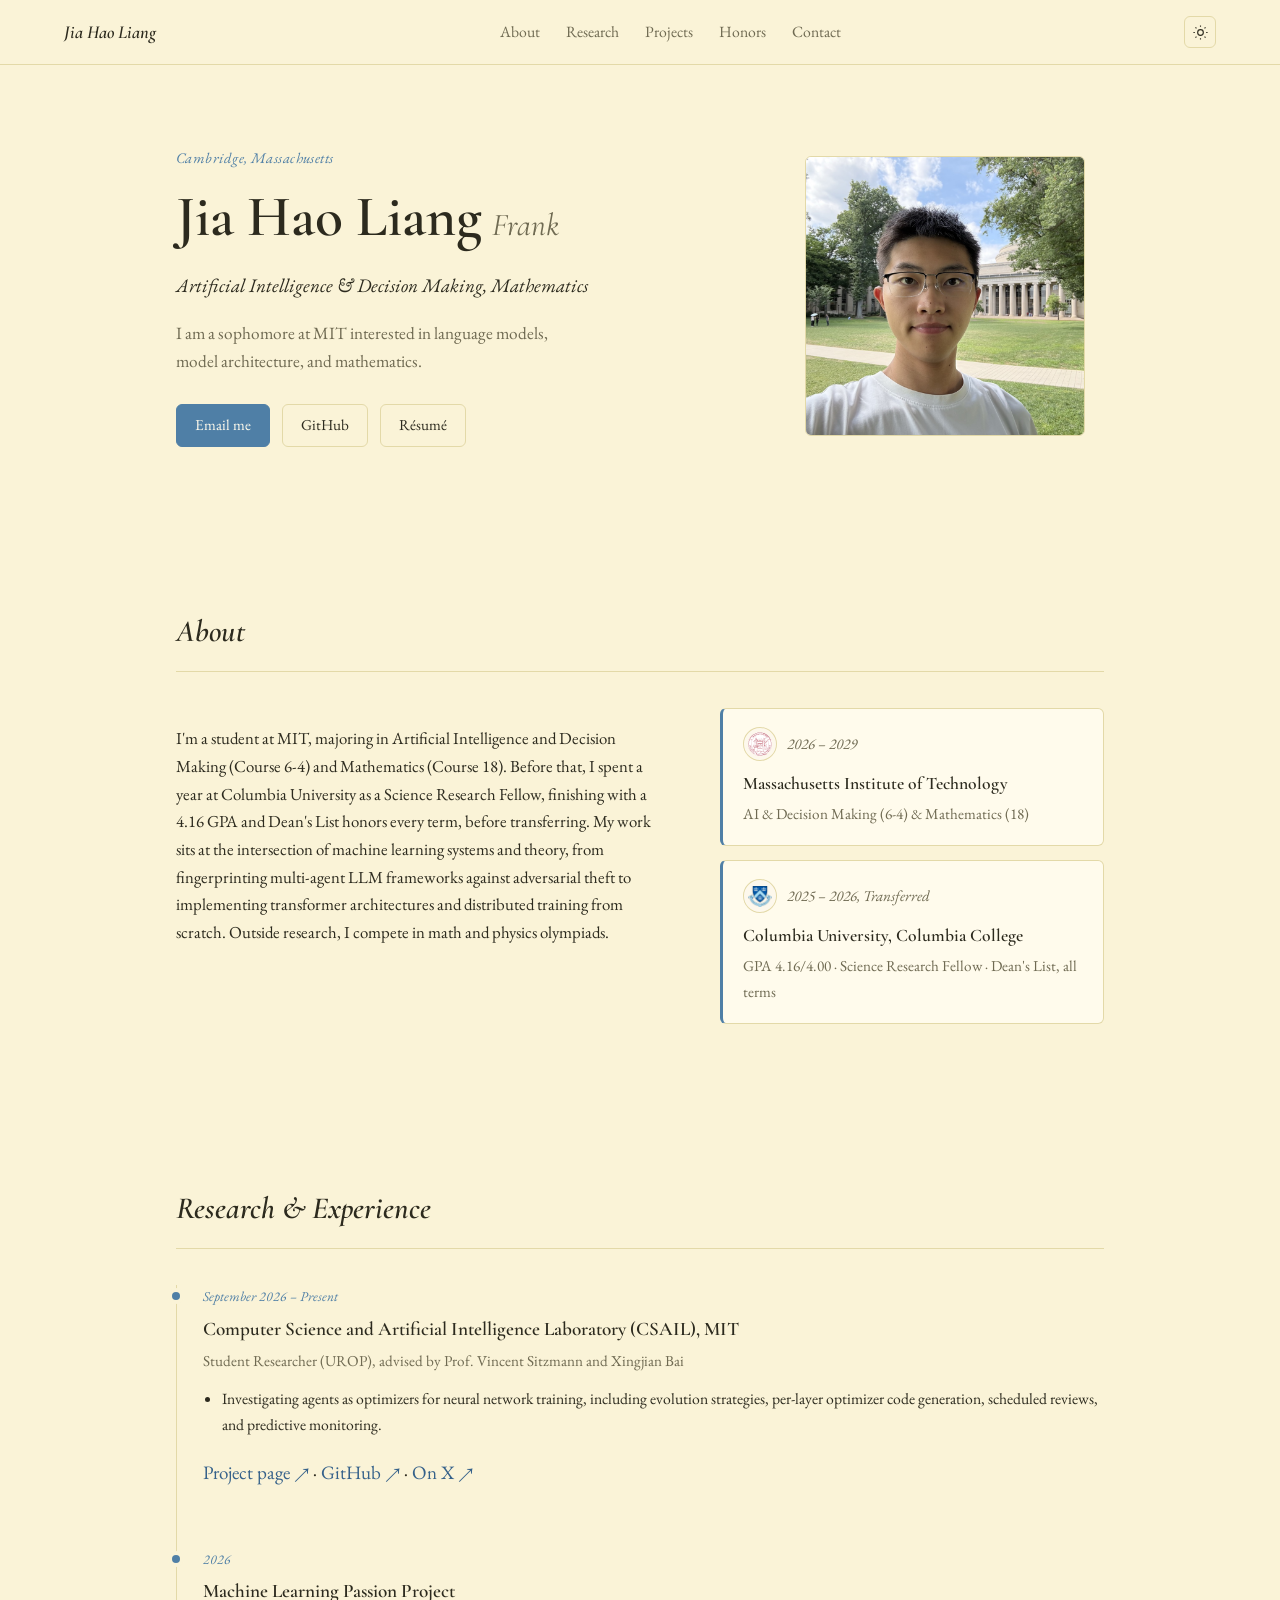
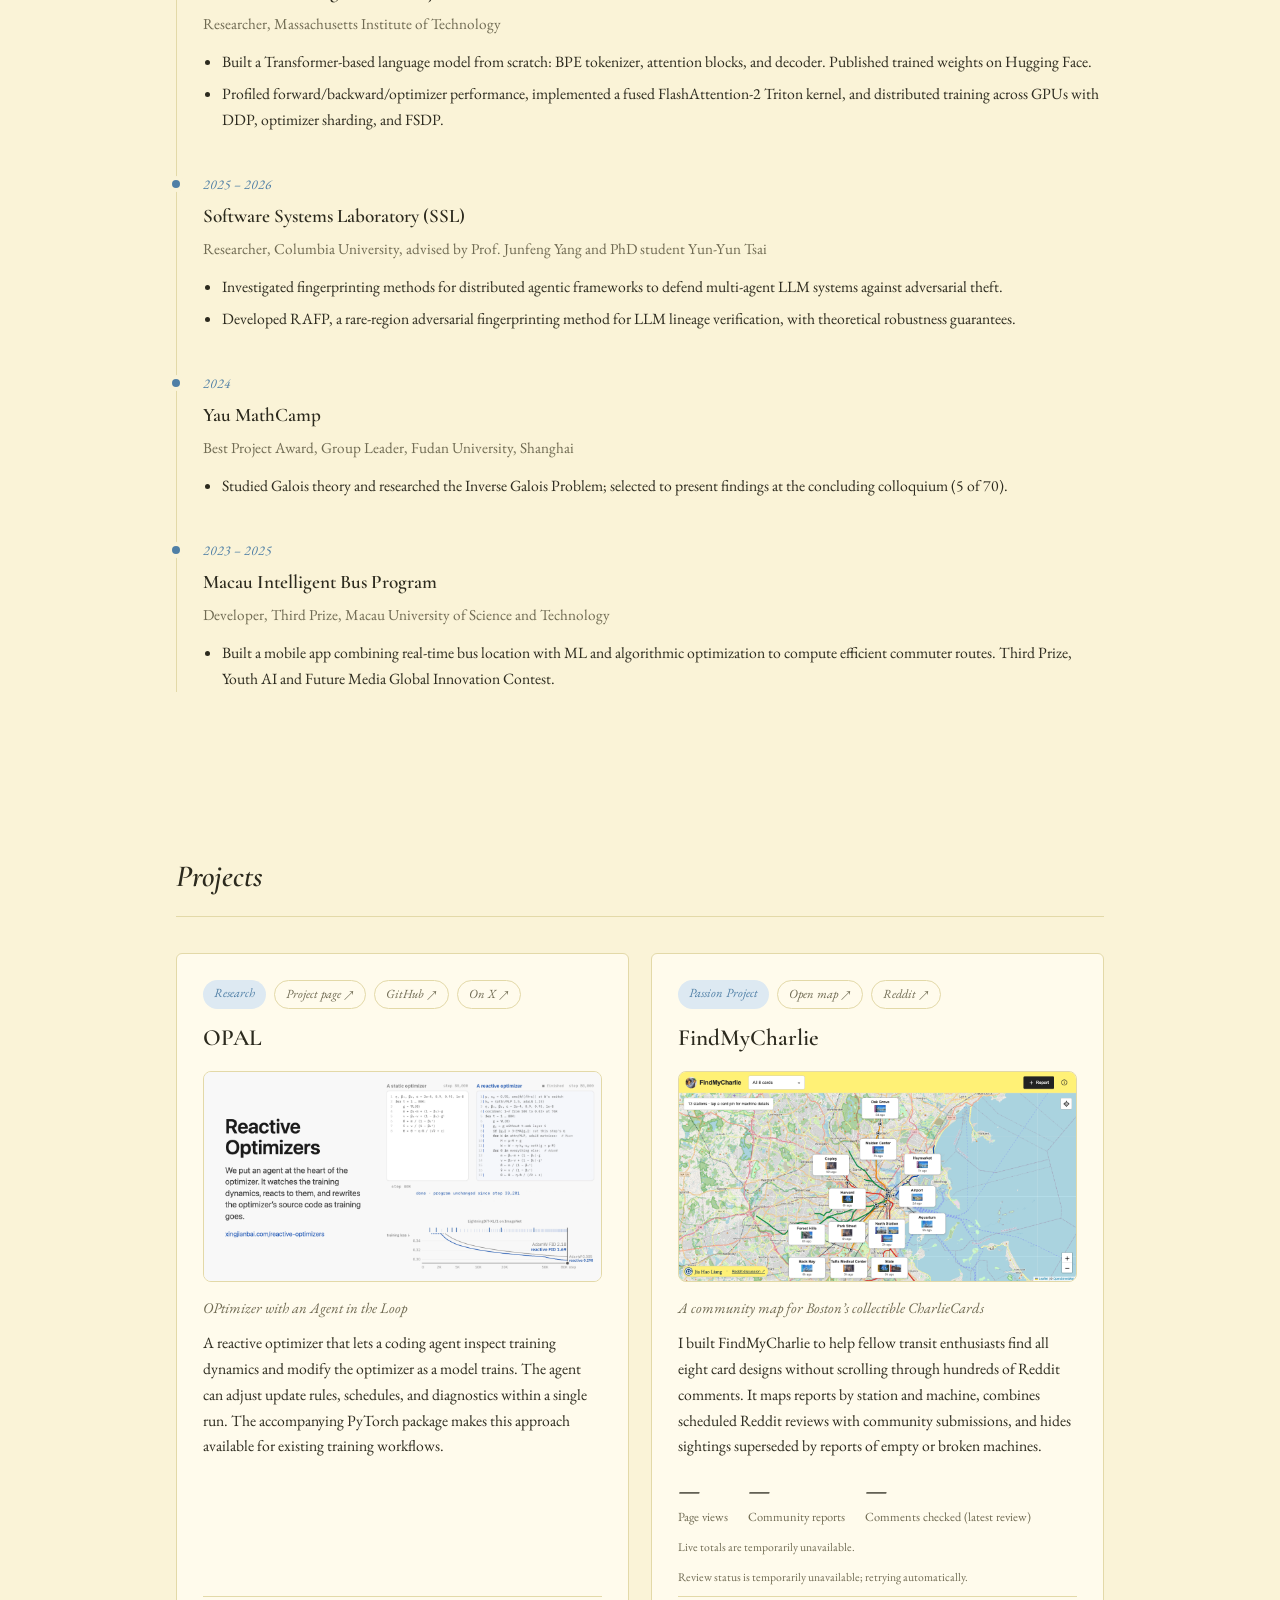
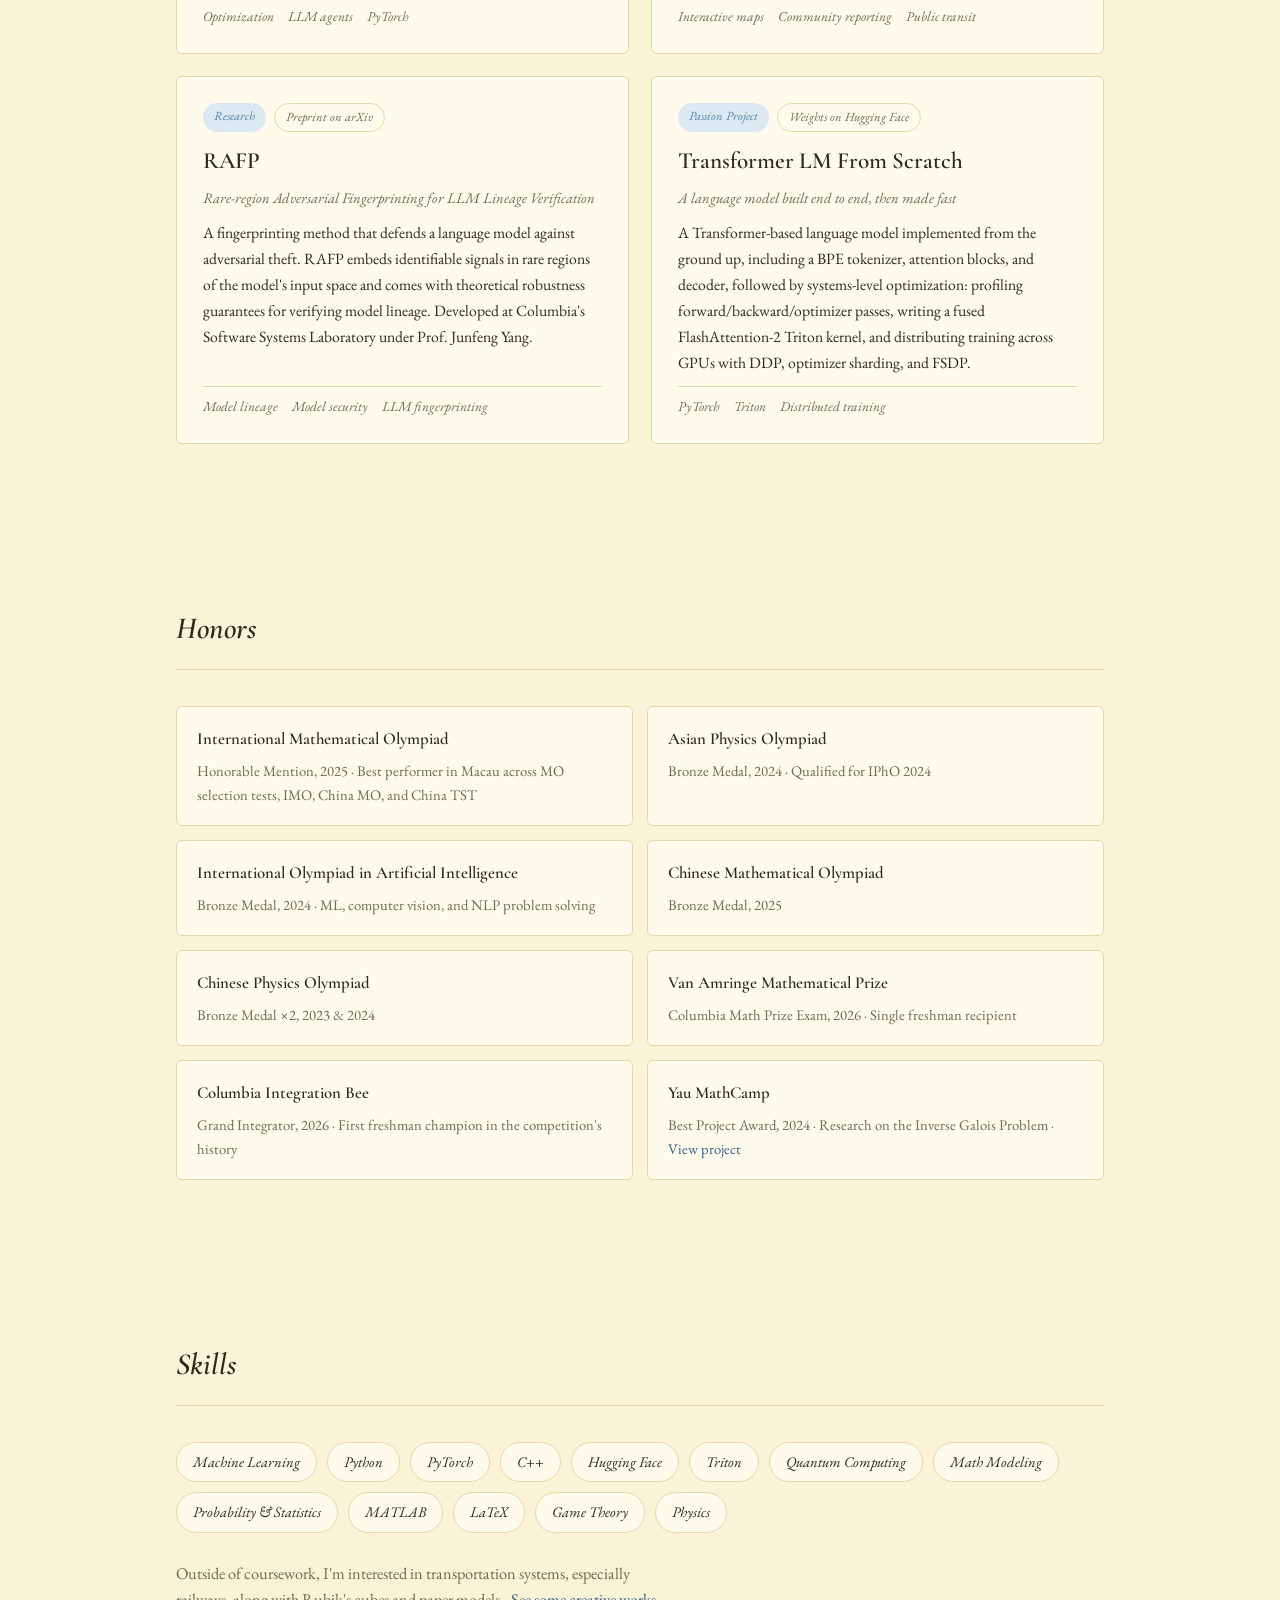
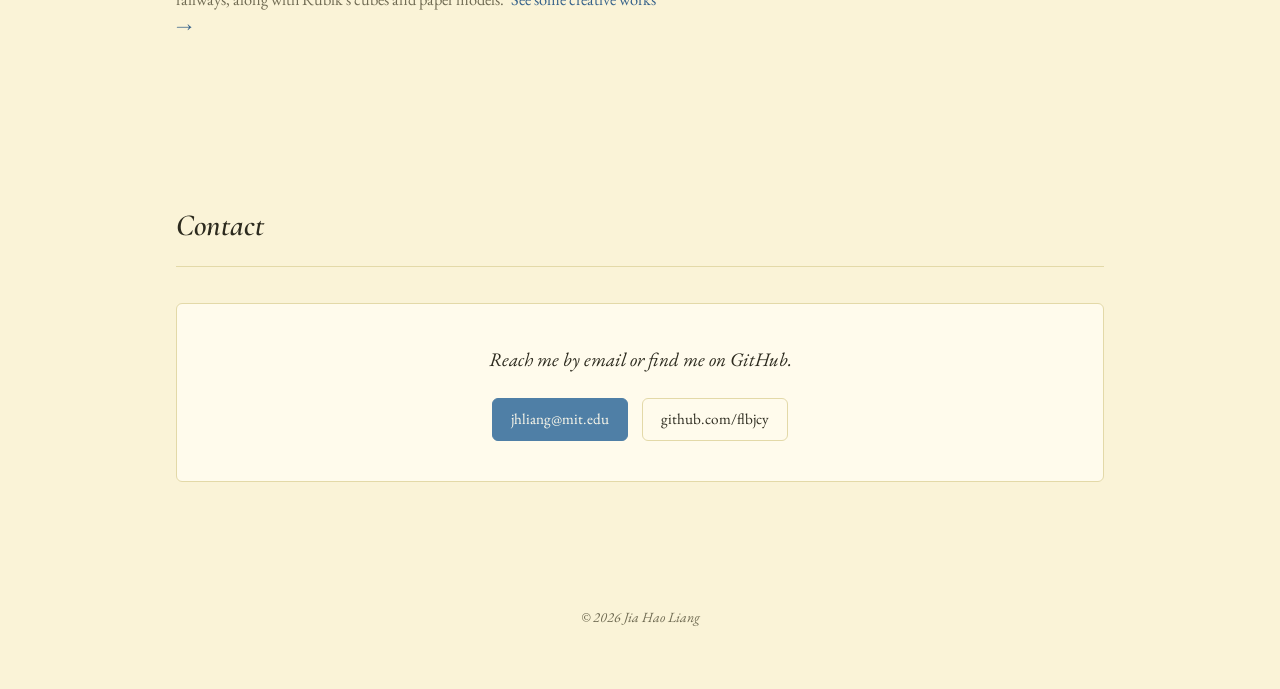
==== index.html @ 7c0e4027 "Link project review status to shared live feed" ====
<!DOCTYPE html>
<html lang="en">
<head>
<meta charset="UTF-8">
<meta name="viewport" content="width=device-width, initial-scale=1.0">
<title>Jia Hao Liang | AI &amp; Mathematics</title>
<meta name="description" content="Jia Hao Liang (Frank), MIT student interested in language models, model architecture, and mathematics.">
<link rel="icon" href="data:,">
<link rel="preconnect" href="https://fonts.googleapis.com">
<link rel="preconnect" href="https://fonts.gstatic.com" crossorigin>
<link href="https://fonts.googleapis.com/css2?family=Cormorant+Garamond:ital,wght@0,500;0,600;1,500&family=EB+Garamond:ital,wght@0,400;0,500;0,600;1,400&display=swap" rel="stylesheet">
<link rel="stylesheet" href="css/style.css?v=3">
</head>
<body>

<header class="nav" id="nav">
  <a href="#top" class="nav__brand">Jia Hao Liang</a>
  <nav class="nav__links">
    <a href="#about">About</a>
    <a href="#research">Research</a>
    <a href="#projects">Projects</a>
    <a href="#honors">Honors</a>
    <a href="#contact">Contact</a>
  </nav>
  <div class="nav__actions">
    <button class="theme-toggle" id="themeToggle" aria-label="Toggle color theme">
      <svg class="icon-sun" width="17" height="17" viewBox="0 0 24 24" fill="none" stroke="currentColor" stroke-width="1.6"><circle cx="12" cy="12" r="4"/><path d="M12 2v2M12 20v2M4.9 4.9l1.4 1.4M17.7 17.7l1.4 1.4M2 12h2M20 12h2M4.9 19.1l1.4-1.4M17.7 6.3l1.4-1.4"/></svg>
      <svg class="icon-moon" width="17" height="17" viewBox="0 0 24 24" fill="none" stroke="currentColor" stroke-width="1.6"><path d="M21 12.8A9 9 0 1 1 11.2 3a7 7 0 0 0 9.8 9.8z"/></svg>
    </button>
    <button class="nav__burger" id="burger" aria-label="Open menu"><span></span><span></span><span></span></button>
  </div>
</header>

<div class="mobile-menu" id="mobileMenu">
  <a href="#about">About</a>
  <a href="#research">Research</a>
  <a href="#projects">Projects</a>
  <a href="#honors">Honors</a>
  <a href="#contact">Contact</a>
</div>

<main id="top">

  <section class="hero">
    <div class="hero__text">
      <p class="eyebrow">Cambridge, Massachusetts</p>
      <h1>Jia&nbsp;Hao Liang<span class="hero__nick">Frank</span></h1>
      <p class="hero__role">Artificial Intelligence &amp; Decision&nbsp;Making, Mathematics</p>
      <p class="hero__lede">
        I am a sophomore at MIT interested in language models, model architecture,
        and mathematics.
      </p>
      <div class="hero__cta">
        <a class="btn btn--solid" href="mailto:jhliang@mit.edu">Email me</a>
        <a class="btn btn--ghost" href="https://github.com/flbjcy" target="_blank" rel="noopener">GitHub</a>
        <a class="btn btn--ghost" href="assets/files/Jia_Hao_Liang_Resume.pdf" target="_blank" rel="noopener">Résumé</a>
      </div>
    </div>
    <div class="hero__portrait">
      <div class="portrait-frame">
        <img src="assets/img/profile.jpg" alt="Portrait of Jia Hao Liang" style="object-position: 48% 38%;">
      </div>
    </div>
  </section>

  <section class="section" id="about">
    <h2 class="section__title">About</h2>
    <div class="about-grid">
      <p class="about-text">
        I'm a student at MIT, majoring in Artificial Intelligence and Decision Making
        (Course 6-4) and Mathematics (Course 18). Before that, I spent a year at
        Columbia University as a Science Research Fellow, finishing with a 4.16 GPA
        and Dean's List honors every term, before transferring. My work sits at the
        intersection of machine learning systems and theory, from fingerprinting
        multi-agent LLM frameworks against adversarial theft to implementing
        transformer architectures and distributed training from scratch. Outside
        research, I compete in math and physics olympiads.
      </p>
      <div class="edu-cards">
        <div class="edu-card">
          <div class="edu-card__top">
            <span class="edu-icon"><img src="assets/img/mit-seal.svg" alt="MIT seal"></span>
            <p class="edu-card__years">2026 – 2029</p>
          </div>
          <h3>Massachusetts Institute of Technology</h3>
          <p>AI &amp; Decision Making (6-4) &amp; Mathematics (18)</p>
        </div>
        <div class="edu-card">
          <div class="edu-card__top">
            <span class="edu-icon"><img src="assets/img/columbia-shield.png" alt="Columbia University coat of arms"></span>
            <p class="edu-card__years">2025 – 2026, Transferred</p>
          </div>
          <h3>Columbia University, Columbia College</h3>
          <p>GPA 4.16/4.00 · Science Research Fellow · Dean's List, all terms</p>
        </div>
      </div>
    </div>
  </section>

  <section class="section" id="research">
    <h2 class="section__title">Research &amp; Experience</h2>
    <div class="timeline">

      <div class="tl-item">
        <div class="tl-dot"></div>
        <div class="tl-content">
          <p class="tl-years">September 2026 – Present</p>
          <h3>Computer Science and Artificial Intelligence Laboratory (CSAIL), MIT</h3>
          <p class="tl-role">Student Researcher (UROP), advised by Prof. Vincent Sitzmann and Xingjian Bai</p>
          <ul>
            <li>Investigating agents as optimizers for neural network training, including evolution strategies, per-layer optimizer code generation, scheduled reviews, and predictive monitoring.</li>
          </ul>
          <p><a href="https://xingjianbai.com/reactive-optimizers/" target="_blank" rel="noopener">Project page ↗</a> · <a href="https://github.com/xingjian-bai/opal" target="_blank" rel="noopener">GitHub ↗</a> · <a href="https://x.com/i/trending/2112982610112926003" target="_blank" rel="noopener">On X ↗</a></p>
        </div>
      </div>


      <div class="tl-item">
        <div class="tl-dot"></div>
        <div class="tl-content">
          <p class="tl-years">2026</p>
          <h3>Machine Learning Passion Project</h3>
          <p class="tl-role">Researcher, Massachusetts Institute of Technology</p>
          <ul>
            <li>Built a Transformer-based language model from scratch: BPE tokenizer, attention blocks, and decoder. Published trained weights on Hugging Face.</li>
            <li>Profiled forward/backward/optimizer performance, implemented a fused FlashAttention-2 Triton kernel, and distributed training across GPUs with DDP, optimizer sharding, and FSDP.</li>
          </ul>
        </div>
      </div>

      <div class="tl-item">
        <div class="tl-dot"></div>
        <div class="tl-content">
          <p class="tl-years">2025 – 2026</p>
          <h3>Software Systems Laboratory (SSL)</h3>
          <p class="tl-role">Researcher, Columbia University, advised by Prof. Junfeng Yang and PhD student Yun-Yun Tsai</p>
          <ul>
            <li>Investigated fingerprinting methods for distributed agentic frameworks to defend multi-agent LLM systems against adversarial theft.</li>
            <li>Developed RAFP, a rare-region adversarial fingerprinting method for LLM lineage verification, with theoretical robustness guarantees.</li>
          </ul>
        </div>
      </div>

      <div class="tl-item">
        <div class="tl-dot"></div>
        <div class="tl-content">
          <p class="tl-years">2024</p>
          <h3>Yau MathCamp</h3>
          <p class="tl-role">Best Project Award, Group Leader, Fudan University, Shanghai</p>
          <ul>
            <li>Studied Galois theory and researched the Inverse Galois Problem; selected to present findings at the concluding colloquium (5 of 70).</li>
          </ul>
        </div>
      </div>

      <div class="tl-item">
        <div class="tl-dot"></div>
        <div class="tl-content">
          <p class="tl-years">2023 – 2025</p>
          <h3>Macau Intelligent Bus Program</h3>
          <p class="tl-role">Developer, Third Prize, Macau University of Science and Technology</p>
          <ul>
            <li>Built a mobile app combining real-time bus location with ML and algorithmic optimization to compute efficient commuter routes. Third Prize, Youth AI and Future Media Global Innovation Contest.</li>
          </ul>
        </div>
      </div>

    </div>
  </section>

  <section class="section" id="projects">
    <h2 class="section__title">Projects</h2>
    <div class="projects-grid">

      <article class="project-card">
        <div class="project-card__head">
          <span class="tag">Research</span>
          <a class="tag tag--muted" href="https://xingjianbai.com/reactive-optimizers/" target="_blank" rel="noopener">Project page ↗</a>
          <a class="tag tag--muted" href="https://github.com/xingjian-bai/opal" target="_blank" rel="noopener">GitHub ↗</a>
          <a class="tag tag--muted" href="https://x.com/i/trending/2112982610112926003" target="_blank" rel="noopener">On X ↗</a>
        </div>
        <h3>OPAL</h3>
        <a href="https://xingjianbai.com/reactive-optimizers/" target="_blank" rel="noopener" class="project-image-link"><img class="project-image" src="assets/img/opal-preview.png" alt="Reactive Optimizers — OPAL project preview" loading="lazy"></a>
        <p class="project-card__sub">OPtimizer with an Agent in the Loop</p>
        <p>A reactive optimizer that lets a coding agent inspect training dynamics and modify the optimizer as a model trains. The agent can adjust update rules, schedules, and diagnostics within a single run. The accompanying PyTorch package makes this approach available for existing training workflows.</p>
        <div class="project-card__meta"><span>Optimization</span><span>LLM agents</span><span>PyTorch</span></div>
      </article>

      <article class="project-card">
        <div class="project-card__head">
          <span class="tag">Passion Project</span>
          <a class="tag tag--muted" href="https://flbjcy.github.io/find-my-charlie/" target="_blank" rel="noopener">Open map ↗</a>
          <a class="tag tag--muted" href="https://www.reddit.com/r/mbta/comments/1xhdiol/findmycharlie_an_interactive_map_to_find/" target="_blank" rel="noopener noreferrer">Reddit ↗</a>
        </div>
        <h3>FindMyCharlie</h3>
        <a href="https://flbjcy.github.io/find-my-charlie/" target="_blank" rel="noopener" class="project-image-link"><img class="project-image" src="assets/img/find-my-charlie-map.png" alt="FindMyCharlie map showing CharlieCard reports across Boston subway stations" loading="lazy" width="1200" height="630"></a>
        <p class="project-card__sub">A community map for Boston’s collectible CharlieCards</p>
        <p>I built FindMyCharlie to help fellow transit enthusiasts find all eight card designs without scrolling through hundreds of Reddit comments. It maps reports by station and machine, combines scheduled Reddit reviews with community submissions, and hides sightings superseded by reports of empty or broken machines.</p>
        <dl class="charlie-project__stats">
          <div><dt>Page views</dt><dd id="charlie-views">—</dd></div>
          <div><dt>Community reports</dt><dd id="charlie-reports">—</dd></div>
          <div><dt>Comments checked (latest review)</dt><dd id="charlie-reviewed">—</dd></div>
        </dl>
        <p class="charlie-project__date" id="charlie-stats-status" aria-live="polite">Loading live totals…</p>
        <p class="charlie-project__date" id="charlie-review-date">Loading latest Reddit review status…</p>
        <div class="project-card__meta"><span>Interactive maps</span><span>Community reporting</span><span>Public transit</span></div>
      </article>

      <article class="project-card">
        <div class="project-card__head">
          <span class="tag">Research</span>
          <a class="tag tag--muted" href="https://arxiv.org/abs/2505.12682" target="_blank" rel="noopener">Preprint on arXiv</a>
        </div>
        <h3>RAFP</h3>
        <p class="project-card__sub">Rare-region Adversarial Fingerprinting for LLM Lineage Verification</p>
        <p>
          A fingerprinting method that defends a language model against adversarial
          theft. RAFP embeds identifiable signals in rare regions of the model's input
          space and comes with theoretical robustness guarantees for verifying model
          lineage. Developed at Columbia's Software Systems Laboratory under
          Prof. Junfeng Yang.
        </p>
        <div class="project-card__meta">
          <span>Model lineage</span>
          <span>Model security</span>
          <span>LLM fingerprinting</span>
        </div>
      </article>

      <article class="project-card">
        <div class="project-card__head">
          <span class="tag">Passion Project</span>
          <a class="tag tag--muted" href="https://huggingface.co/flbjcy/LM-from-scratch" target="_blank" rel="noopener">Weights on Hugging Face</a>
        </div>
        <h3>Transformer LM From Scratch</h3>
        <p class="project-card__sub">A language model built end to end, then made fast</p>
        <p>
          A Transformer-based language model implemented from the ground up,
          including a BPE tokenizer, attention blocks, and decoder, followed by
          systems-level optimization: profiling forward/backward/optimizer passes,
          writing a fused FlashAttention-2 Triton kernel, and distributing training
          across GPUs with DDP, optimizer sharding, and FSDP.
        </p>
        <div class="project-card__meta">
          <span>PyTorch</span>
          <span>Triton</span>
          <span>Distributed training</span>
        </div>
      </article>
    </div>
  </section>

  <section class="section" id="honors">
    <h2 class="section__title">Honors</h2>
    <div class="honors-grid">
      <div class="honor-card">
        <h3>International Mathematical Olympiad</h3>
        <p>Honorable Mention, 2025 · Best performer in Macau across MO selection tests, IMO, China MO, and China TST</p>
      </div>
      <div class="honor-card">
        <h3>Asian Physics Olympiad</h3>
        <p>Bronze Medal, 2024 · Qualified for IPhO 2024</p>
      </div>
      <div class="honor-card">
        <h3>International Olympiad in Artificial Intelligence</h3>
        <p>Bronze Medal, 2024 · ML, computer vision, and NLP problem solving</p>
      </div>
      <div class="honor-card">
        <h3>Chinese Mathematical Olympiad</h3>
        <p>Bronze Medal, 2025</p>
      </div>
      <div class="honor-card">
        <h3>Chinese Physics Olympiad</h3>
        <p>Bronze Medal ×2, 2023 &amp; 2024</p>
      </div>
      <div class="honor-card">
        <h3>Van Amringe Mathematical Prize</h3>
        <p>Columbia Math Prize Exam, 2026 · Single freshman recipient</p>
      </div>
      <div class="honor-card">
        <h3>Columbia Integration Bee</h3>
        <p>Grand Integrator, 2026 · First freshman champion in the competition's history</p>
      </div>
      <div class="honor-card">
        <h3>Yau MathCamp</h3>
        <p>Best Project Award, 2024 · Research on the Inverse Galois Problem · <a href="https://github.com/flbjcy/Yau-Mathcamp-Project" target="_blank" rel="noopener">View project</a></p>
      </div>
    </div>
  </section>

  <section class="section" id="skills">
    <h2 class="section__title">Skills</h2>
    <div class="skills-cloud">
      <span>Machine Learning</span><span>Python</span><span>PyTorch</span><span>C++</span>
      <span>Hugging Face</span><span>Triton</span><span>Quantum Computing</span>
      <span>Math Modeling</span><span>Probability &amp; Statistics</span><span>MATLAB</span>
      <span>LaTeX</span><span>Game Theory</span><span>Physics</span>
    </div>
    <p class="hobbies">
      Outside of coursework, I'm interested in transportation systems, especially
      railways, along with Rubik's cubes and paper models.
      <a href="creative-works.html">See some creative works &rarr;</a>
    </p>
  </section>

  <section class="section section--contact" id="contact">
    <h2 class="section__title">Contact</h2>
    <div class="contact-box">
      <p>Reach me by email or find me on GitHub.</p>
      <div class="contact-links">
        <a class="btn btn--solid" href="mailto:jhliang@mit.edu">jhliang@mit.edu</a>
        <a class="btn btn--ghost" href="https://github.com/flbjcy" target="_blank" rel="noopener">github.com/flbjcy</a>
      </div>
    </div>
  </section>

</main>

<footer class="footer">
  <p>&copy; <span id="year"></span> Jia Hao Liang</p>
</footer>

<script src="js/main.js?v=20261106-review-link"></script>
</body>
</html>
---- css/style.css ----
/* ---------- Tokens ---------- */
:root{
  --bg: #faf3d7;
  --bg-elevated: #fffbec;
  --text: #2c2a1e;
  --text-muted: #6f6a52;
  --border: #e3d9a8;
  --accent: #4f7fa6;
  --accent-soft: #dde9f2;
  --link: #35618a;

  --font-display: "Cormorant Garamond", "EB Garamond", Garamond, "Times New Roman", serif;
  --font-body: "EB Garamond", Garamond, "Times New Roman", serif;

  --maxw: 1040px;
  --radius: 6px;
}

:root[data-theme="dark"]{
  --bg: #1b2431;
  --bg-elevated: #232f3f;
  --text: #f2e9c9;
  --text-muted: #aab2c0;
  --border: #334155;
  --accent: #8fb8dd;
  --accent-soft: #28374a;
  --link: #a8cdec;
}

@media (prefers-color-scheme: dark){
  :root:not([data-theme="light"]){
    --bg: #1b2431;
    --bg-elevated: #232f3f;
    --text: #f2e9c9;
    --text-muted: #aab2c0;
    --border: #334155;
    --accent: #8fb8dd;
    --accent-soft: #28374a;
    --link: #a8cdec;
  }
}

*{ box-sizing: border-box; }
html{ scroll-behavior: smooth; }

body{
  margin: 0;
  background: var(--bg);
  color: var(--text);
  font-family: var(--font-body);
  font-size: 19px;
  line-height: 1.65;
  transition: background .2s ease, color .2s ease;
}

a{ color: var(--link); text-decoration: none; }
a:hover{ text-decoration: underline; }

h1, h2, h3{
  font-family: var(--font-display);
  font-weight: 600;
  margin: 0;
}

ul{ margin: 0; padding-left: 1.2em; }
li{ margin-bottom: .4em; }
li:last-child{ margin-bottom: 0; }

/* ---------- Nav ---------- */
.nav{
  position: sticky; top: 0; z-index: 50;
  display: flex; align-items: center; justify-content: space-between;
  padding: 16px clamp(20px, 5vw, 64px);
  background: var(--bg);
  border-bottom: 1px solid var(--border);
}
.nav__brand{
  font-family: var(--font-display);
  font-weight: 600;
  font-size: 1.15rem;
  font-style: italic;
  color: var(--text);
}
.nav__brand:hover{ text-decoration: none; color: var(--accent); }
.nav__links{ display: flex; gap: 26px; }
.nav__links a{
  color: var(--text-muted);
  font-size: .98rem;
}
.nav__links a:hover{ color: var(--text); text-decoration: none; }
.nav__actions{ display: flex; align-items: center; gap: 10px; }

.nav__burger{
  display: none;
  flex-direction: column; justify-content: center; gap: 4px;
  width: 32px; height: 32px;
  background: none; border: 1px solid var(--border); border-radius: 4px;
  cursor: pointer;
}
.nav__burger span{ display: block; width: 15px; height: 1px; margin: 0 auto; background: var(--text); }

.mobile-menu{
  display: none;
  flex-direction: column;
  position: sticky; top: 57px; z-index: 49;
  background: var(--bg-elevated);
  border-bottom: 1px solid var(--border);
}
.mobile-menu.open{ display: flex; }
.mobile-menu a{
  padding: 13px 24px;
  border-bottom: 1px solid var(--border);
  color: var(--text);
}
.mobile-menu a:last-child{ border-bottom: none; }

/* ---------- Buttons ---------- */
.btn{
  display: inline-flex; align-items: center; gap: 6px;
  padding: 8px 18px;
  border-radius: var(--radius);
  font-family: var(--font-body);
  font-size: .95rem;
  white-space: nowrap;
  border: 1px solid var(--accent);
  transition: background .15s ease, color .15s ease;
}
.btn:hover{ text-decoration: none; }
.btn--solid{
  background: var(--accent);
  color: var(--bg-elevated);
}
.btn--solid:hover{ background: var(--link); border-color: var(--link); }
.btn--ghost{
  background: transparent;
  border-color: var(--border);
  color: var(--text);
}
.btn--ghost:hover{ border-color: var(--accent); color: var(--accent); }

.theme-toggle{
  display: flex; align-items: center; justify-content: center;
  width: 32px; height: 32px;
  border-radius: var(--radius);
  border: 1px solid var(--border);
  background: transparent;
  color: var(--text);
  cursor: pointer;
}
.theme-toggle:hover{ border-color: var(--accent); color: var(--accent); }
.icon-moon{ display: none; }
:root[data-theme="dark"] .icon-sun{ display: none; }
:root[data-theme="dark"] .icon-moon{ display: block; }

/* ---------- Layout helpers ---------- */
.section{
  max-width: var(--maxw);
  margin: 0 auto;
  padding: 80px clamp(20px, 5vw, 56px);
}
.section__title{
  font-size: clamp(1.6rem, 2.4vw, 2.1rem);
  font-style: italic;
  margin-bottom: 36px;
  padding-bottom: 14px;
  border-bottom: 1px solid var(--border);
}

/* ---------- Hero ---------- */
.hero{
  max-width: var(--maxw);
  margin: 0 auto;
  padding: clamp(44px, 9vh, 100px) clamp(20px, 5vw, 56px) 80px;
  display: grid;
  grid-template-columns: 1.4fr .8fr;
  gap: 52px;
  align-items: center;
}
.eyebrow{
  font-size: .92rem;
  font-style: italic;
  color: var(--accent);
  letter-spacing: .03em;
  margin: 0 0 16px;
}
.hero h1{
  font-size: clamp(2.4rem, 5.2vw, 3.6rem);
  line-height: 1.1;
}
.hero__nick{
  display: inline-block;
  font-size: .55em;
  color: var(--text-muted);
  font-style: italic;
  font-weight: 400;
  margin-left: 10px;
}
.hero__role{
  font-size: clamp(1.05rem, 1.6vw, 1.2rem);
  color: var(--text);
  margin: 20px 0 14px;
  font-style: italic;
}
.hero__lede{
  color: var(--text-muted);
  max-width: 52ch;
  font-size: 1.08rem;
}
.hero__cta{
  display: flex; flex-wrap: wrap; gap: 12px;
  margin-top: 28px;
}

.hero__portrait{ display: flex; justify-content: center; }
.portrait-frame{
  width: min(280px, 70vw);
  aspect-ratio: 1 / 1;
  border-radius: var(--radius);
  overflow: hidden;
  border: 1px solid var(--border);
  background: var(--bg-elevated);
}
.portrait-frame img{
  width: 100%; height: 100%;
  object-fit: cover;
  display: block;
}

/* ---------- About ---------- */
.about-grid{
  display: grid;
  grid-template-columns: 1.3fr 1fr;
  gap: 44px;
  align-items: start;
}
.about-text{ font-size: 1.05rem; color: var(--text); max-width: 60ch; }
.edu-cards{ display: flex; flex-direction: column; gap: 14px; }
.edu-card{
  background: var(--bg-elevated);
  border: 1px solid var(--border);
  border-left: 3px solid var(--accent);
  border-radius: var(--radius);
  padding: 18px 20px;
}
.edu-card__top{
  display: flex;
  align-items: center;
  gap: 10px;
  margin-bottom: 8px;
}
.edu-icon{
  display: inline-flex;
  align-items: center;
  justify-content: center;
  flex-shrink: 0;
  width: 34px;
  height: 34px;
  border-radius: 50%;
  background: #fdf8ec;
  box-shadow: inset 0 0 0 1px var(--border);
  padding: 5px;
}
.edu-icon img{
  width: 100%;
  height: 100%;
  object-fit: contain;
  display: block;
}
.edu-card__years{
  font-size: .85rem;
  font-style: italic;
  color: var(--accent);
  margin: 0;
}
.edu-card h3{ font-size: 1.1rem; margin-bottom: 4px; }
.edu-card p{ margin: 0; color: var(--text-muted); font-size: .95rem; }

/* ---------- Timeline ---------- */
.timeline{
  position: relative;
  padding-left: 26px;
  border-left: 1px solid var(--border);
  display: flex; flex-direction: column; gap: 40px;
}
.tl-item{ position: relative; }
.tl-dot{
  position: absolute; left: -31px; top: 7px;
  width: 8px; height: 8px; border-radius: 50%;
  background: var(--accent);
  box-shadow: 0 0 0 4px var(--bg);
}
.tl-years{
  font-size: .85rem;
  font-style: italic;
  color: var(--accent);
  margin: 0 0 6px;
}
.tl-content h3{ font-size: 1.2rem; margin-bottom: 4px; }
.tl-role{ color: var(--text-muted); font-size: .95rem; margin: 0 0 12px; }
.tl-content ul{ color: var(--text); font-size: .98rem; }

/* ---------- Projects ---------- */
.projects-grid{
  display: grid;
  grid-template-columns: repeat(2, 1fr);
  gap: 22px;
}
.project-card{
  background: var(--bg-elevated);
  border: 1px solid var(--border);
  border-radius: var(--radius);
  padding: 26px;
  display: flex; flex-direction: column; gap: 10px;
}
.project-card__head{ display: flex; gap: 8px; flex-wrap: wrap; }
.tag{
  font-size: .78rem;
  font-style: italic;
  padding: 3px 11px;
  border-radius: 999px;
  background: var(--accent-soft);
  color: var(--accent);
}
.tag--muted{ background: transparent; border: 1px solid var(--border); color: var(--text-muted); }
a.tag--muted:hover{ border-color: var(--accent); color: var(--accent); text-decoration: none; }
.project-card h3{ font-size: 1.45rem; }
.project-card__sub{ color: var(--text-muted); font-size: .92rem; margin: -4px 0 0; font-style: italic; }
.project-card p:not(.project-card__sub){ color: var(--text); font-size: .98rem; margin: 0; }
.project-card__meta{ display: flex; flex-wrap: wrap; gap: 6px 14px; margin-top: auto; padding-top: 8px; border-top: 1px solid var(--border); }
.project-card__meta span{
  font-size: .85rem;
  font-style: italic;
  color: var(--text-muted);
}

/* ---------- Honors ---------- */
.honors-grid{
  display: grid;
  grid-template-columns: repeat(2, 1fr);
  gap: 14px;
}
.honor-card{
  padding: 18px 20px;
  border: 1px solid var(--border);
  border-radius: var(--radius);
  background: var(--bg-elevated);
}
.honor-card h3{ font-size: 1.05rem; margin-bottom: 6px; }
.honor-card p{ margin: 0; color: var(--text-muted); font-size: .92rem; }

/* ---------- Skills ---------- */
.skills-cloud{ display: flex; flex-wrap: wrap; gap: 10px; }
.skills-cloud span{
  font-size: .92rem;
  font-style: italic;
  padding: 7px 16px;
  border-radius: 999px;
  border: 1px solid var(--border);
  background: var(--bg-elevated);
  color: var(--text);
}

.hobbies{
  margin: 28px 0 0;
  color: var(--text-muted);
  font-size: 1.02rem;
  max-width: 62ch;
}
.hobbies a{ margin-left: 4px; }

/* ---------- Gallery (Creative Works page) ---------- */
.page-intro{
  color: var(--text-muted);
  font-size: 1.05rem;
  max-width: 62ch;
  margin: 0 0 40px;
}
.gallery{
  display: grid;
  grid-template-columns: repeat(2, 1fr);
  gap: 30px;
}
.gallery__item{
  margin: 0;
  background: var(--bg-elevated);
  border: 1px solid var(--border);
  border-radius: var(--radius);
  overflow: hidden;
}
.gallery__item img{
  display: block;
  width: 100%;
  height: 320px;
  object-fit: cover;
}
.gallery__item figcaption{
  padding: 16px 20px;
  font-size: .95rem;
  font-style: italic;
  color: var(--text-muted);
  border-top: 1px solid var(--border);
}
.back-link{ display: inline-block; margin-bottom: 30px; font-style: italic; }

@media (max-width: 760px){
  .gallery{ grid-template-columns: 1fr; }
}

/* ---------- Contact ---------- */
.contact-box{
  border: 1px solid var(--border);
  border-radius: var(--radius);
  background: var(--bg-elevated);
  padding: 40px clamp(24px, 5vw, 52px);
  text-align: center;
}
.contact-box p{ font-size: 1.2rem; font-style: italic; margin: 0 0 22px; }
.contact-links{ display: flex; justify-content: center; flex-wrap: wrap; gap: 14px; }

/* ---------- Footer ---------- */
.footer{
  text-align: center;
  padding: 30px 20px 46px;
  color: var(--text-muted);
  font-size: .88rem;
  font-style: italic;
}

/* ---------- Responsive ---------- */
@media (max-width: 900px){
  .hero{ grid-template-columns: 1fr; text-align: center; }
  .hero__lede{ margin-left: auto; margin-right: auto; }
  .hero__cta{ justify-content: center; }
  .hero__portrait{ order: -1; }
  .about-grid{ grid-template-columns: 1fr; }
  .projects-grid{ grid-template-columns: 1fr; }
  .honors-grid{ grid-template-columns: 1fr; }
}

@media (max-width: 760px){
  .nav__links{ display: none; }
  .nav__burger{ display: flex; }
}

/* FindMyCharlie project */
.charlie-project__stats{display:flex;flex-wrap:wrap;gap:18px 28px;margin:8px 0 0}
.charlie-project__stats div{display:flex;flex-direction:column-reverse;gap:3px}
.charlie-project__stats dt{font-size:.78rem;color:var(--text-muted)}
.charlie-project__stats dd{margin:0;font-size:1.8rem;line-height:1.1;font-variant-numeric:tabular-nums}
.project-card .charlie-project__date{font-size:.73rem!important;color:var(--text-muted)!important}
.charlie-project__stats{gap:12px 20px}
.charlie-project__stats dd{font-size:1.5rem}
.project-image-link{display:block;margin:4px 0 8px}
.project-image{display:block;width:100%;height:auto;border-radius:8px;border:1px solid var(--border)}
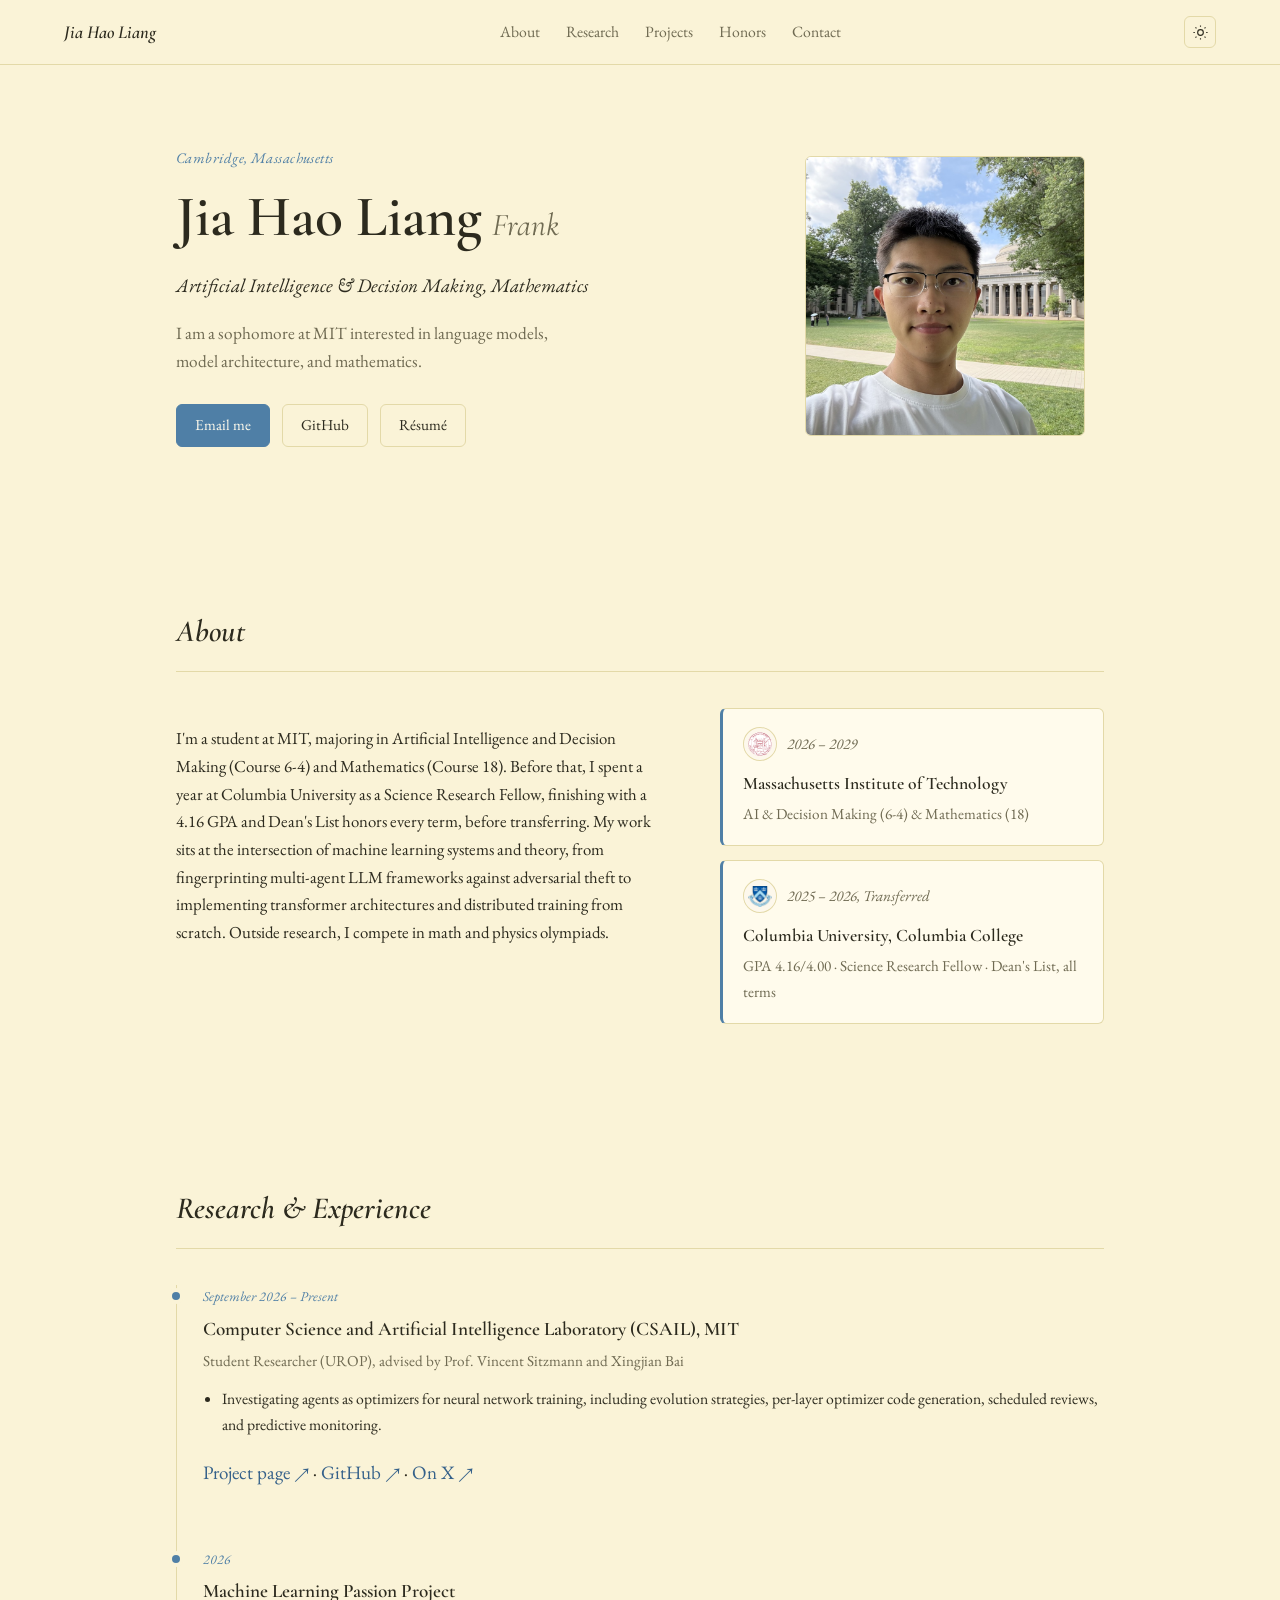
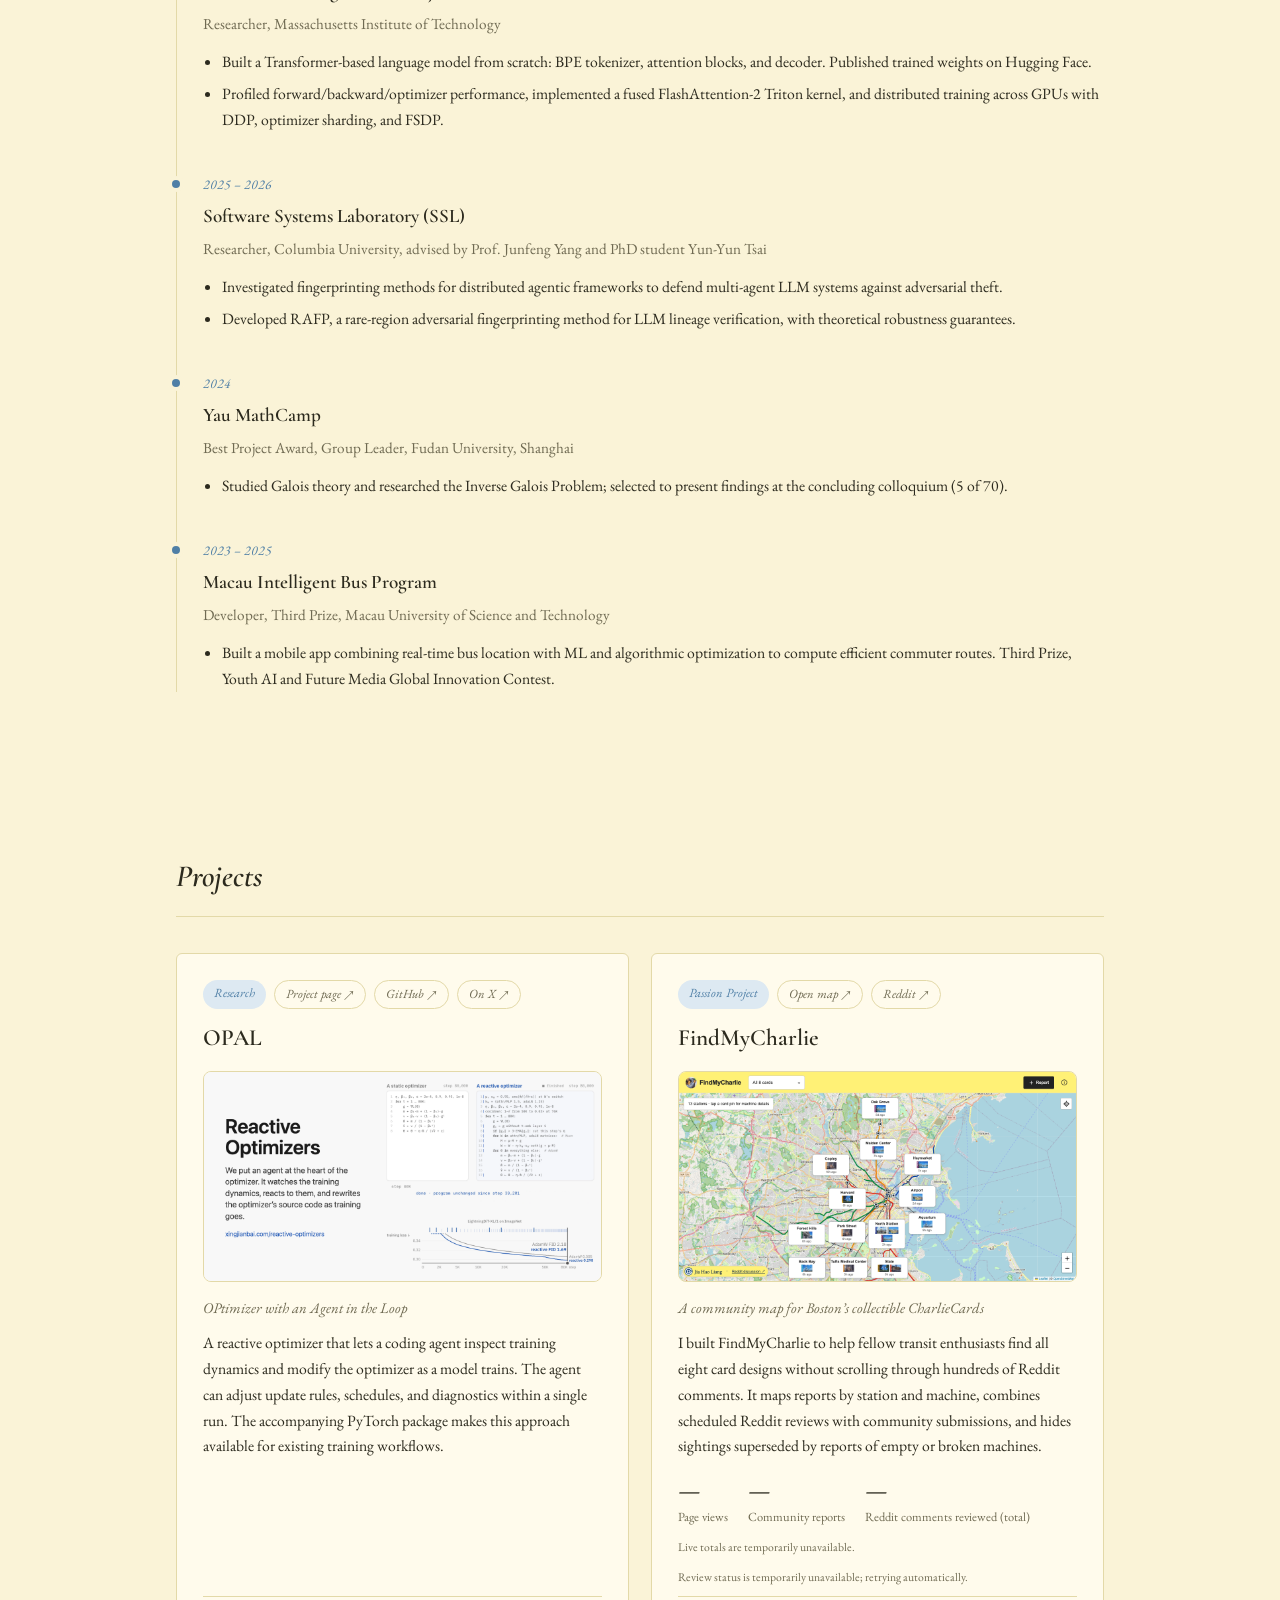
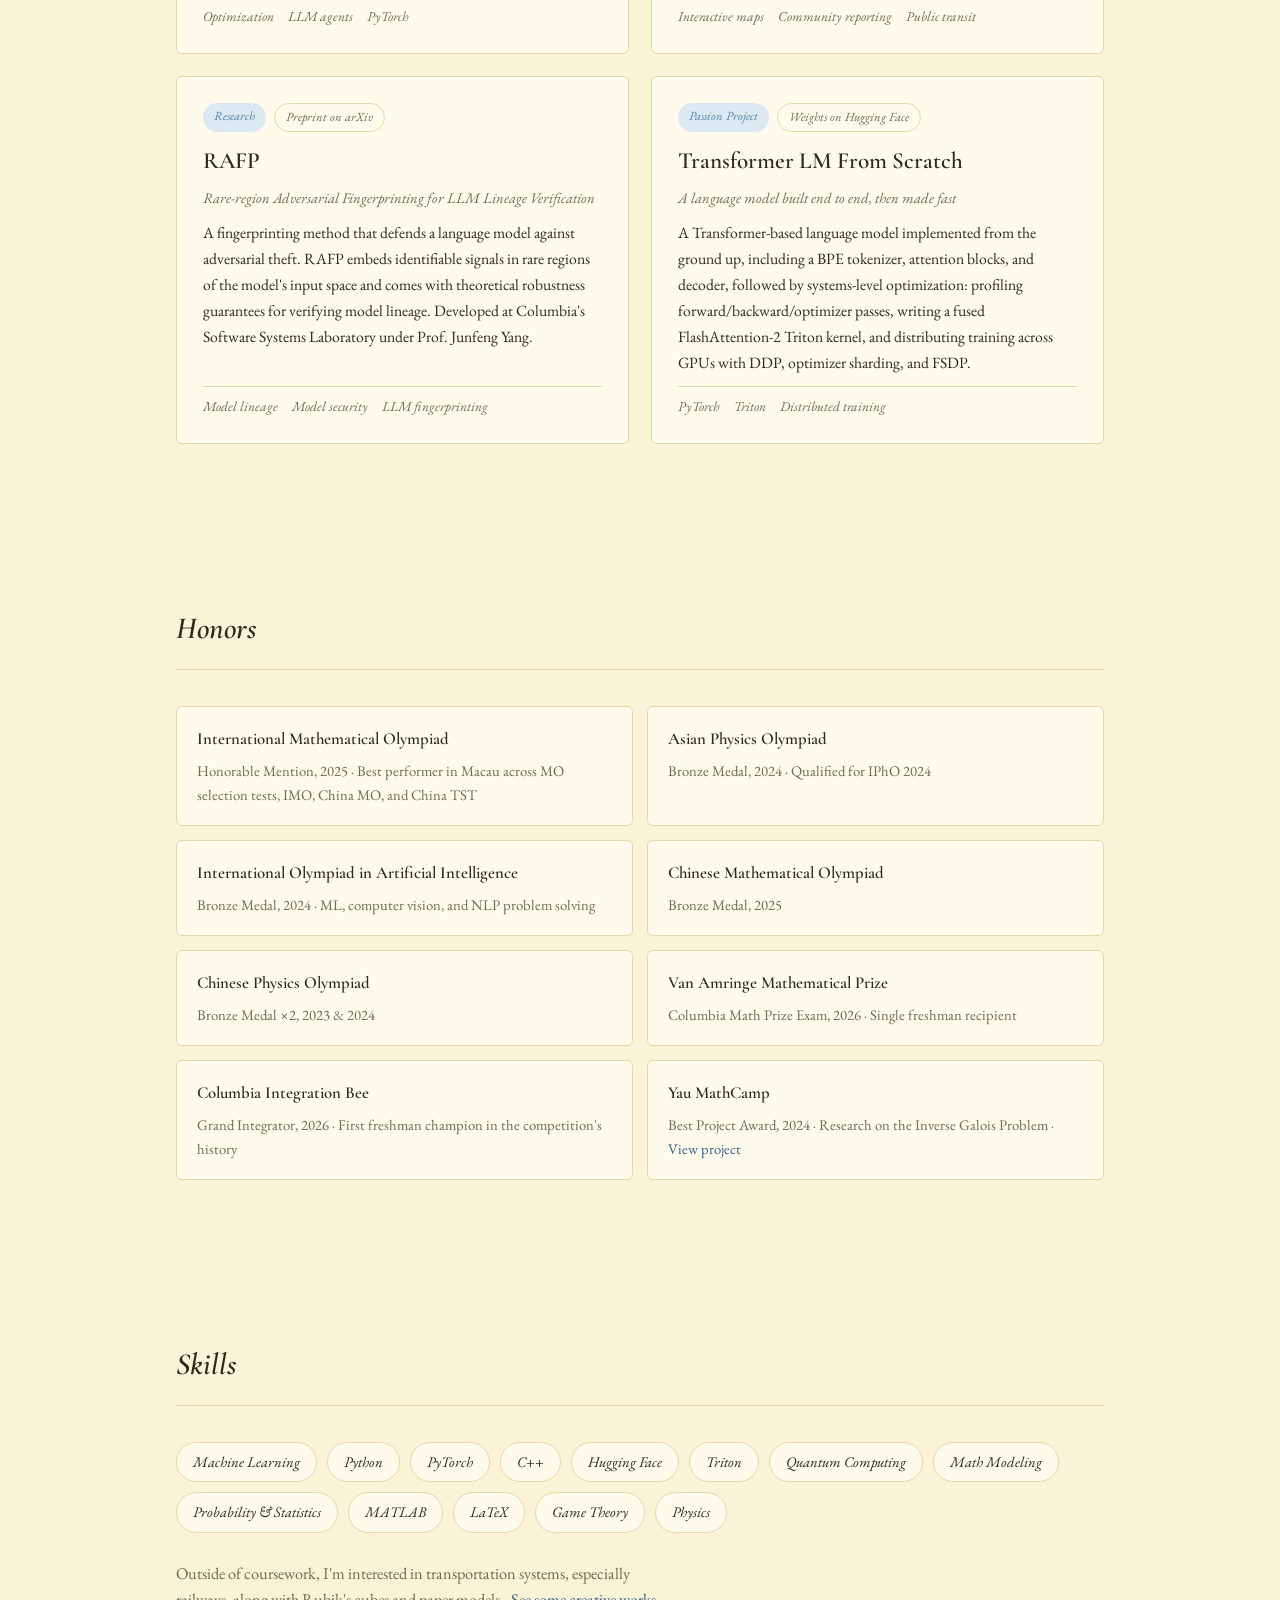
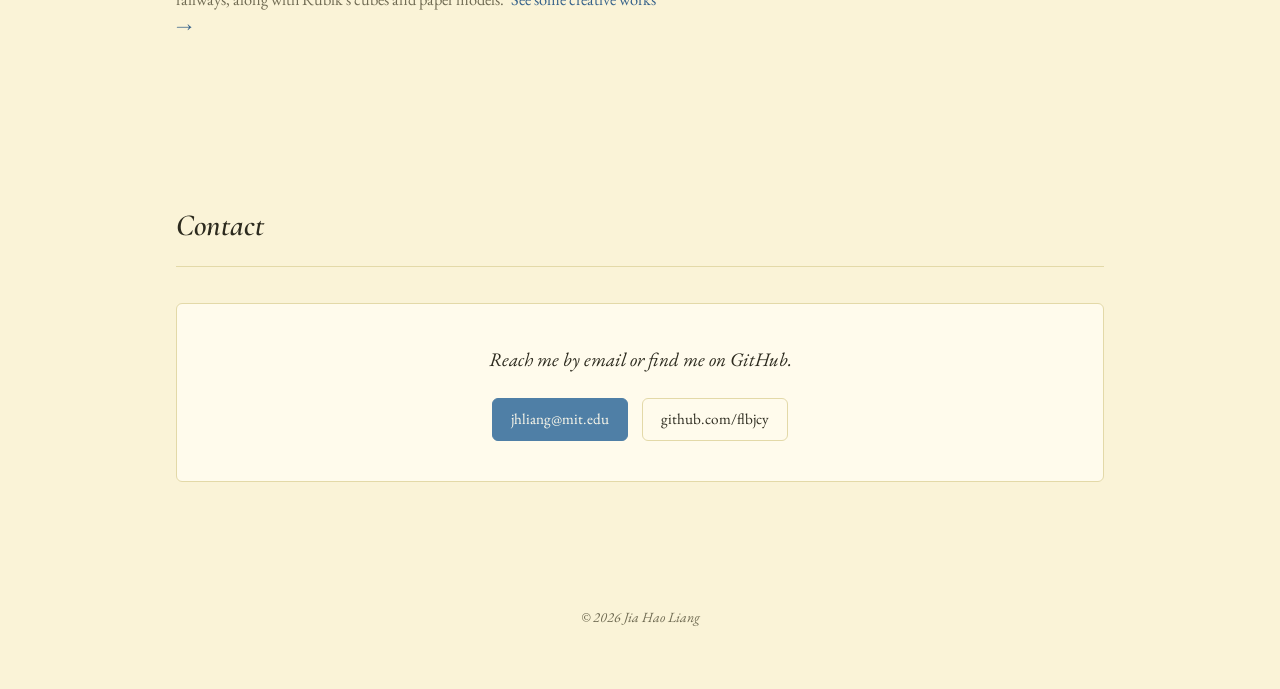
==== commit d0faf6fe: "Show cumulative unique Reddit comments reviewed" ====
--- a/index.html
+++ b/index.html
@@ -199,7 +199,7 @@
         <dl class="charlie-project__stats">
           <div><dt>Page views</dt><dd id="charlie-views">—</dd></div>
           <div><dt>Community reports</dt><dd id="charlie-reports">—</dd></div>
-          <div><dt>Comments checked (latest review)</dt><dd id="charlie-reviewed">—</dd></div>
+          <div><dt>Reddit comments reviewed (total)</dt><dd id="charlie-reviewed">—</dd></div>
         </dl>
         <p class="charlie-project__date" id="charlie-stats-status" aria-live="polite">Loading live totals…</p>
         <p class="charlie-project__date" id="charlie-review-date">Loading latest Reddit review status…</p>
@@ -320,6 +320,6 @@
   <p>&copy; <span id="year"></span> Jia Hao Liang</p>
 </footer>
 
-<script src="js/main.js?v=20261106-review-link"></script>
+<script src="js/main.js?v=20261106-cumulative"></script>
 </body>
 </html>
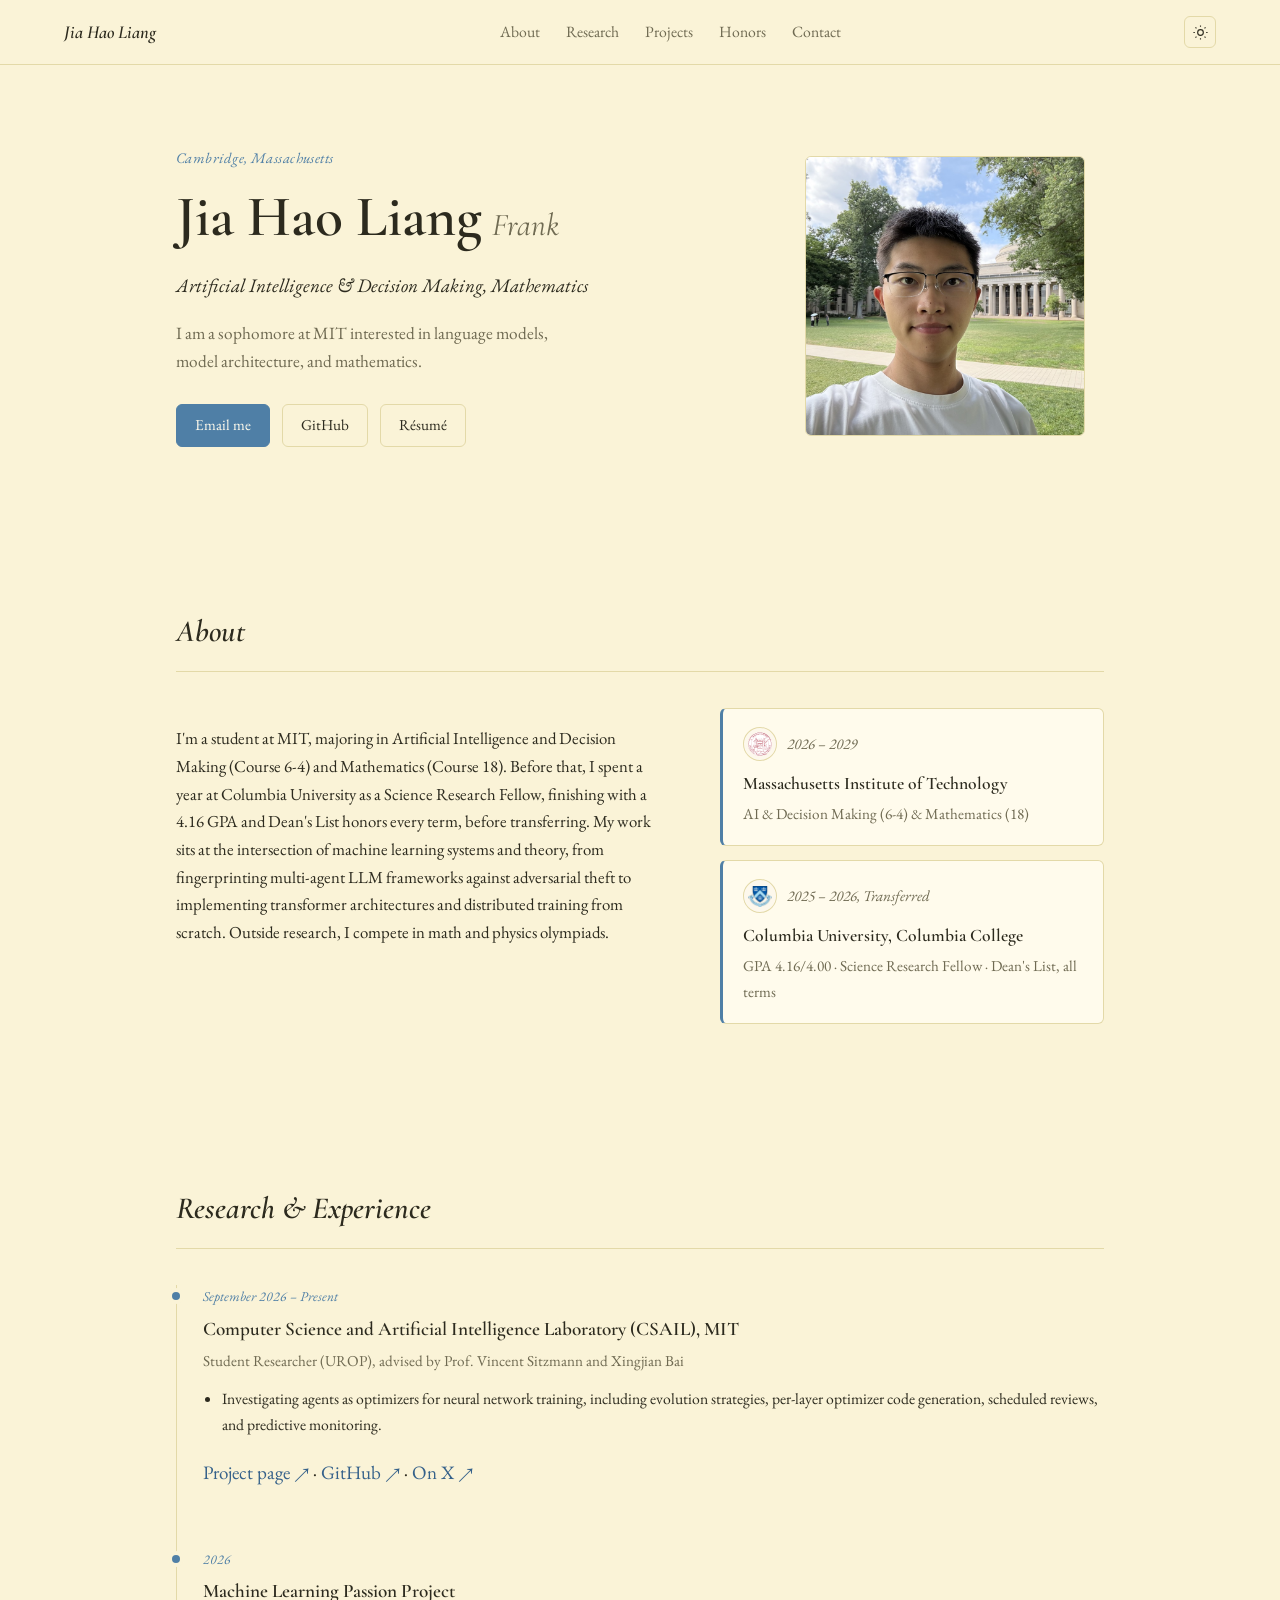
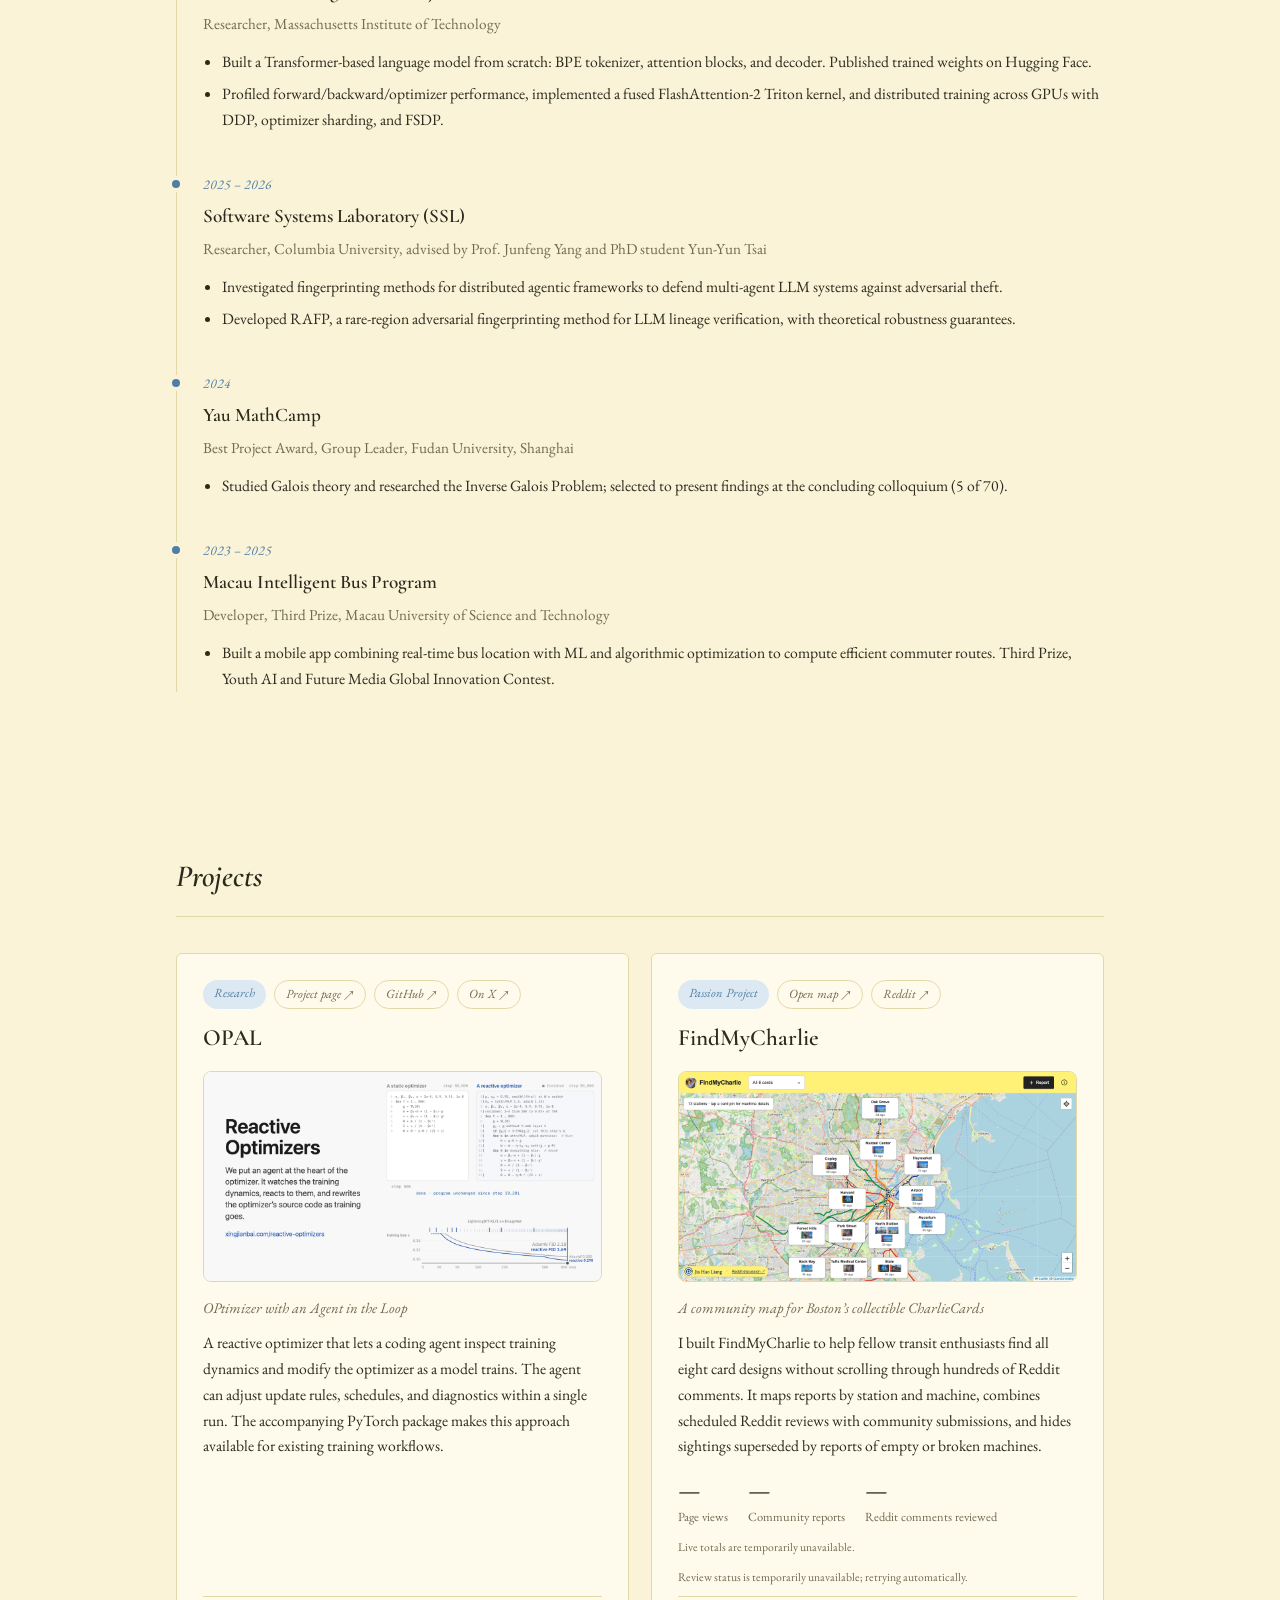
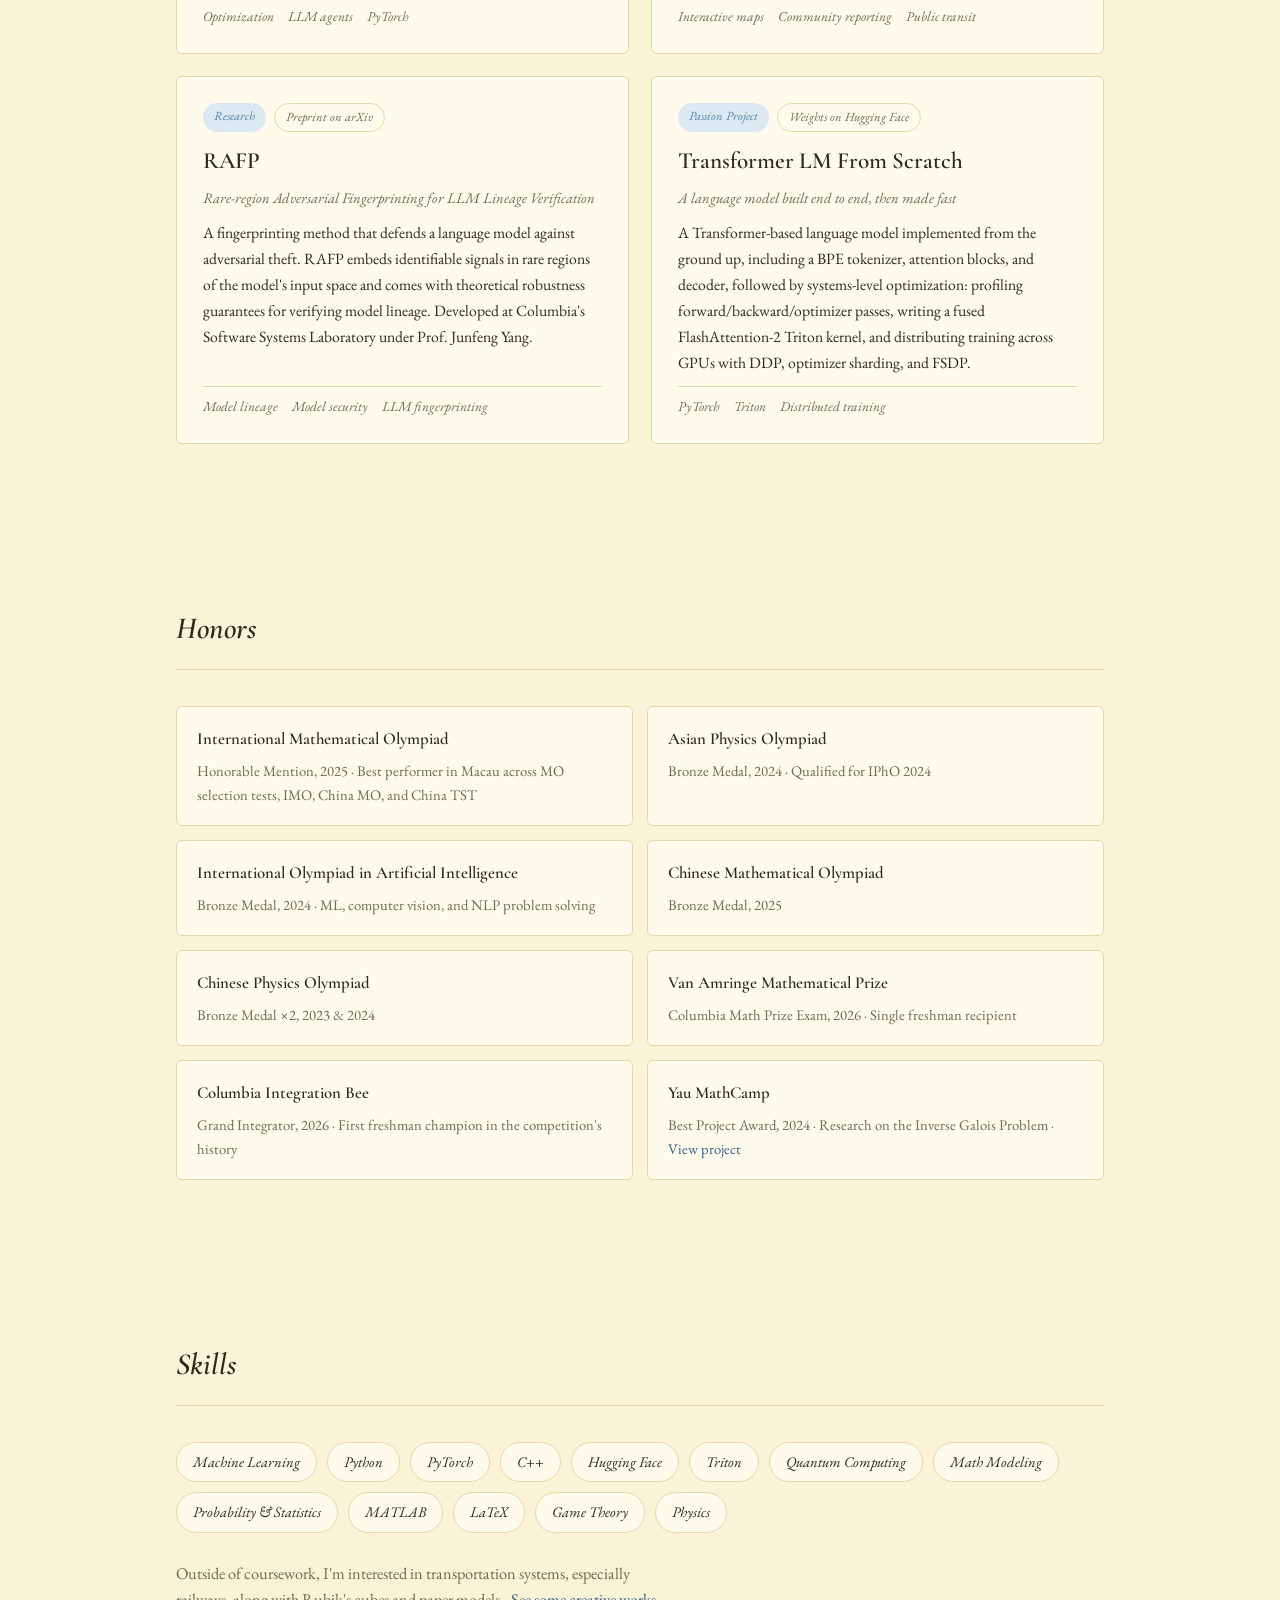
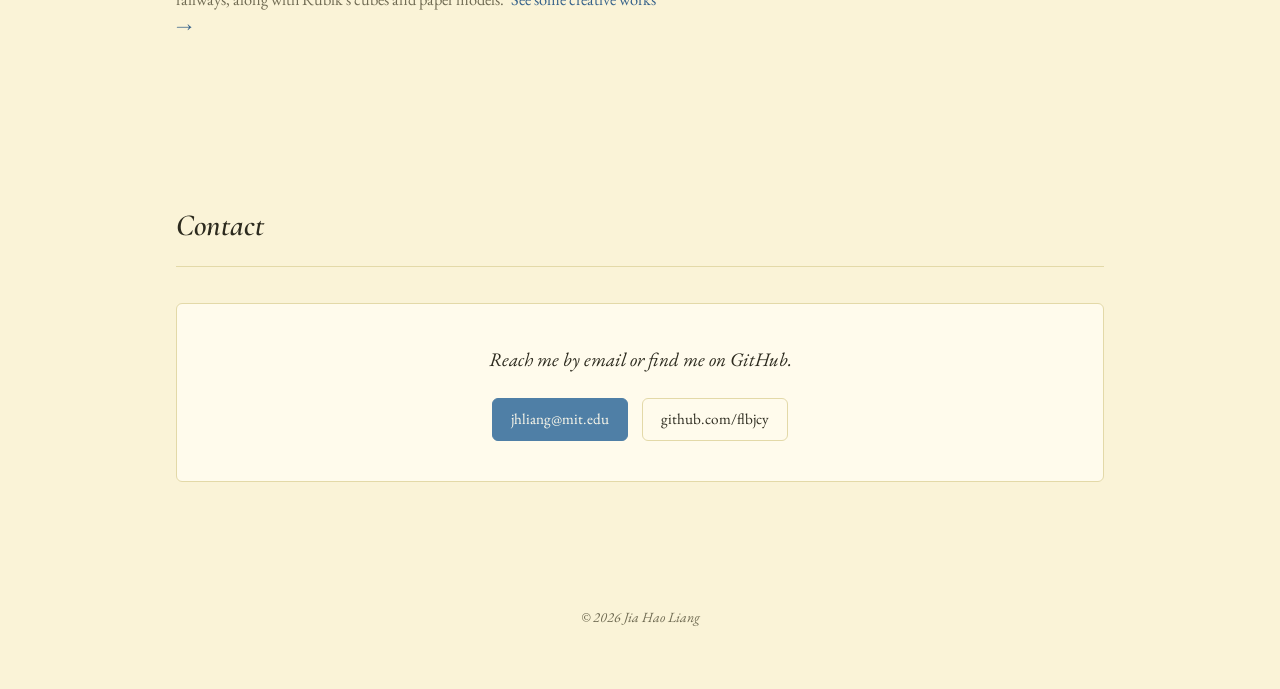
==== commit 20ef6db6: "Simplify review counter label and date" ====
--- a/index.html
+++ b/index.html
@@ -199,7 +199,7 @@
         <dl class="charlie-project__stats">
           <div><dt>Page views</dt><dd id="charlie-views">—</dd></div>
           <div><dt>Community reports</dt><dd id="charlie-reports">—</dd></div>
-          <div><dt>Reddit comments reviewed (total)</dt><dd id="charlie-reviewed">—</dd></div>
+          <div><dt>Reddit comments reviewed</dt><dd id="charlie-reviewed">—</dd></div>
         </dl>
         <p class="charlie-project__date" id="charlie-stats-status" aria-live="polite">Loading live totals…</p>
         <p class="charlie-project__date" id="charlie-review-date">Loading latest Reddit review status…</p>
@@ -320,6 +320,6 @@
   <p>&copy; <span id="year"></span> Jia Hao Liang</p>
 </footer>
 
-<script src="js/main.js?v=20261106-cumulative"></script>
+<script src="js/main.js?v=20261106-clean-review"></script>
 </body>
 </html>
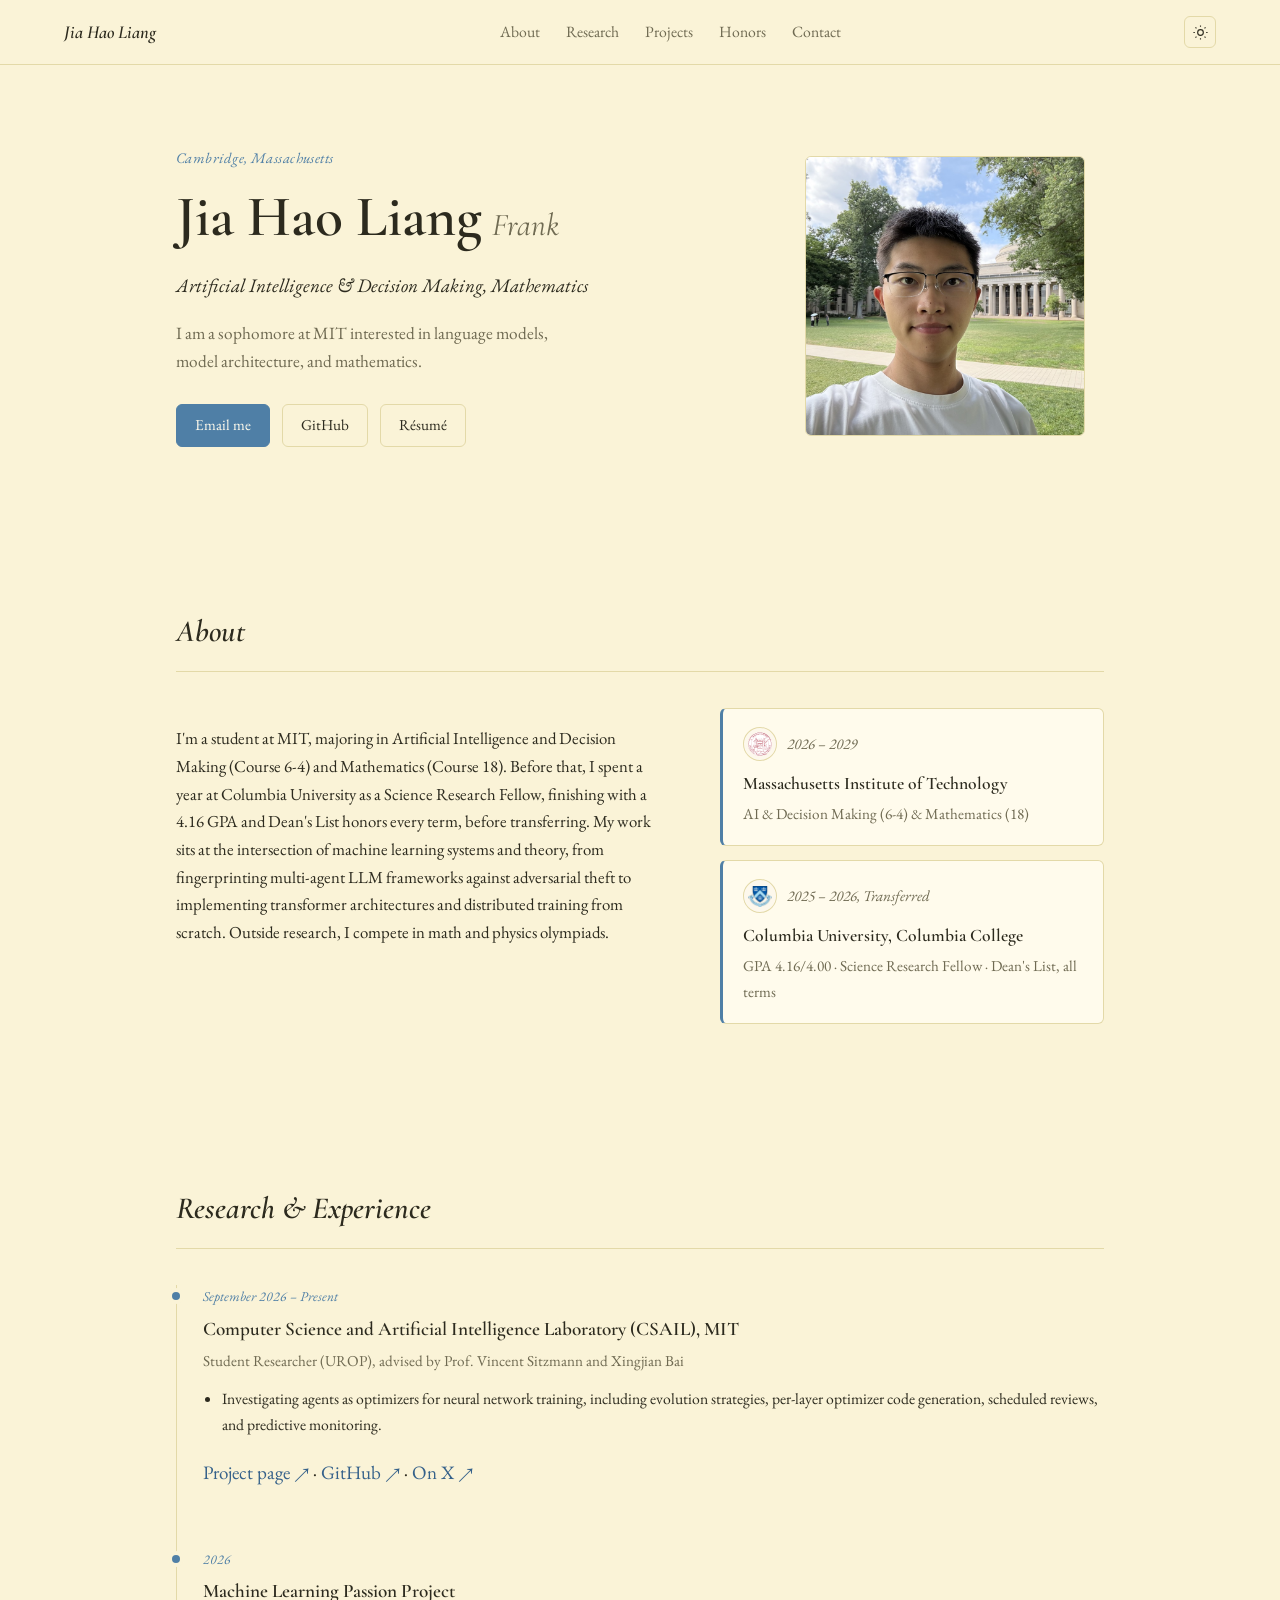
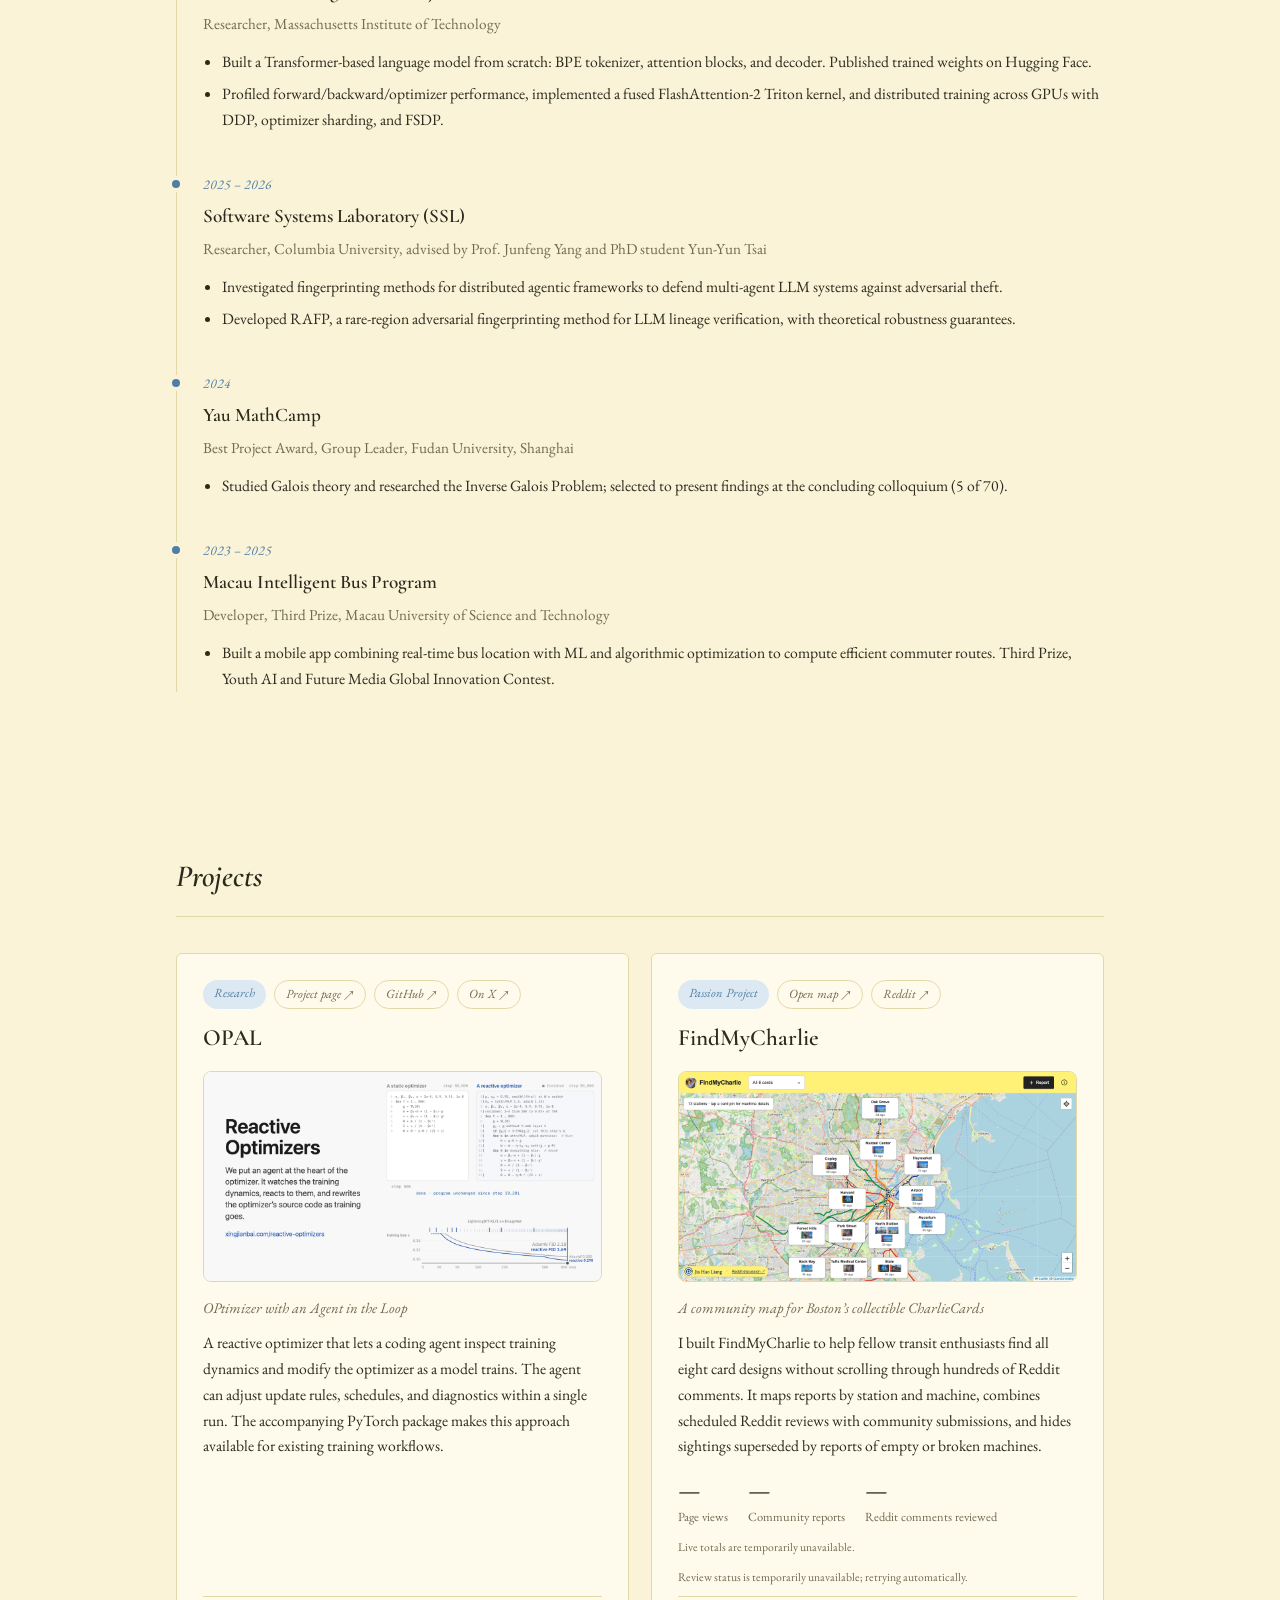
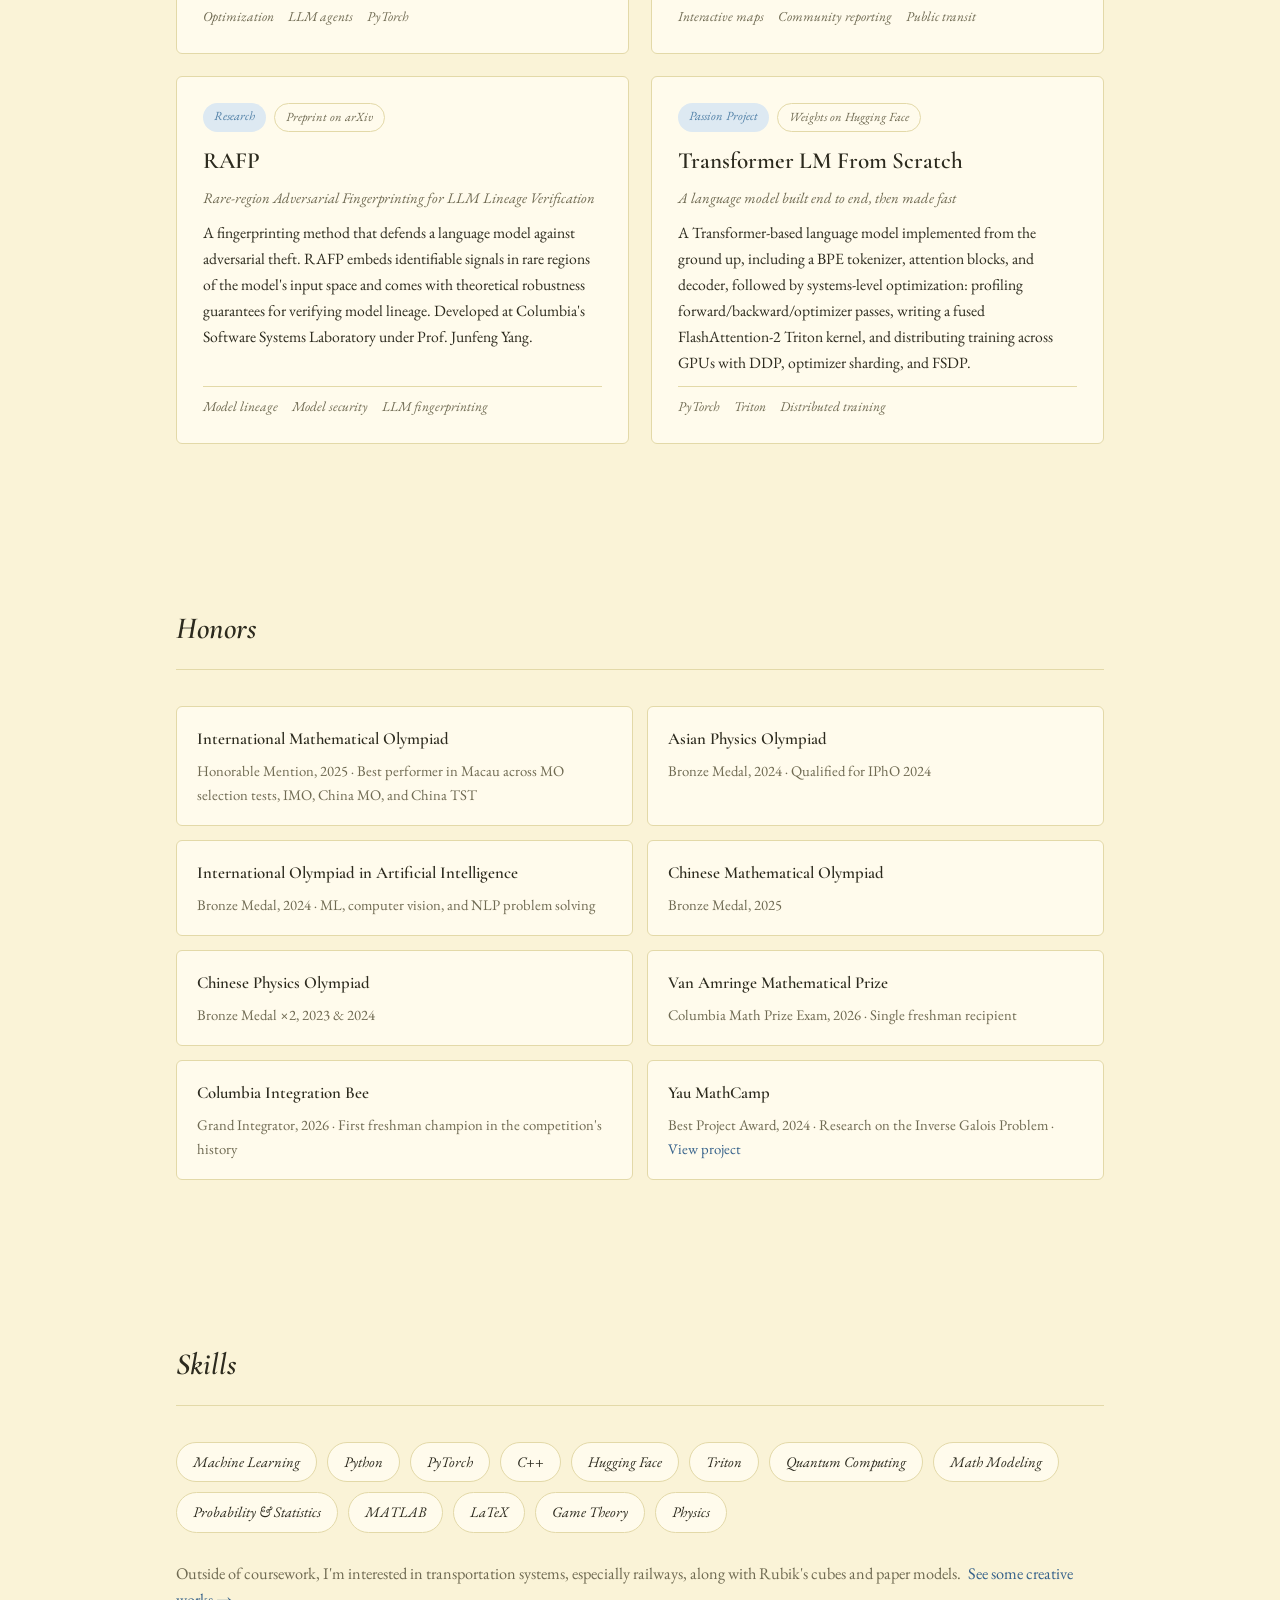
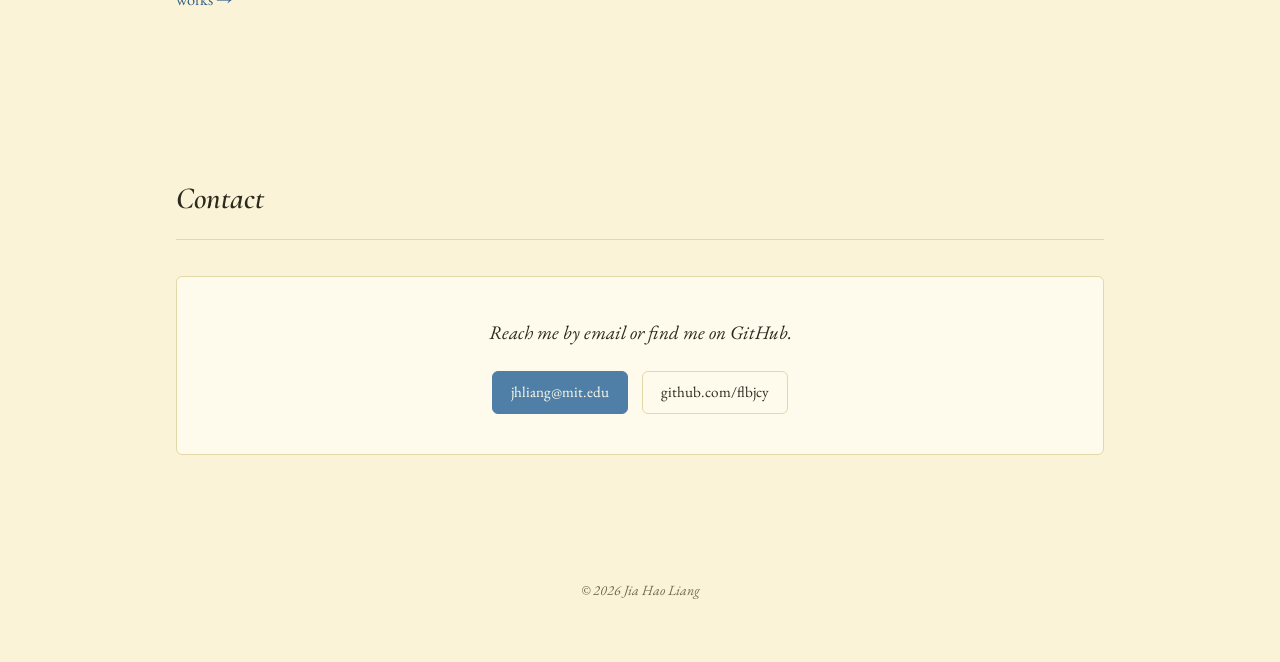
==== commit 0416508b: "Allow hobbies sentence to use full section width" ====
--- a/index.html
+++ b/index.html
@@ -297,9 +297,7 @@
       <span>LaTeX</span><span>Game Theory</span><span>Physics</span>
     </div>
     <p class="hobbies">
-      Outside of coursework, I'm interested in transportation systems, especially
-      railways, along with Rubik's cubes and paper models.
-      <a href="creative-works.html">See some creative works &rarr;</a>
+      Outside of coursework, I'm interested in transportation systems, especially railways, along with Rubik's cubes and paper models. <a href="creative-works.html">See some creative works &rarr;</a>
     </p>
   </section>
 
--- a/css/style.css
+++ b/css/style.css
@@ -364,7 +364,6 @@
   margin: 28px 0 0;
   color: var(--text-muted);
   font-size: 1.02rem;
-  max-width: 62ch;
 }
 .hobbies a{ margin-left: 4px; }
 
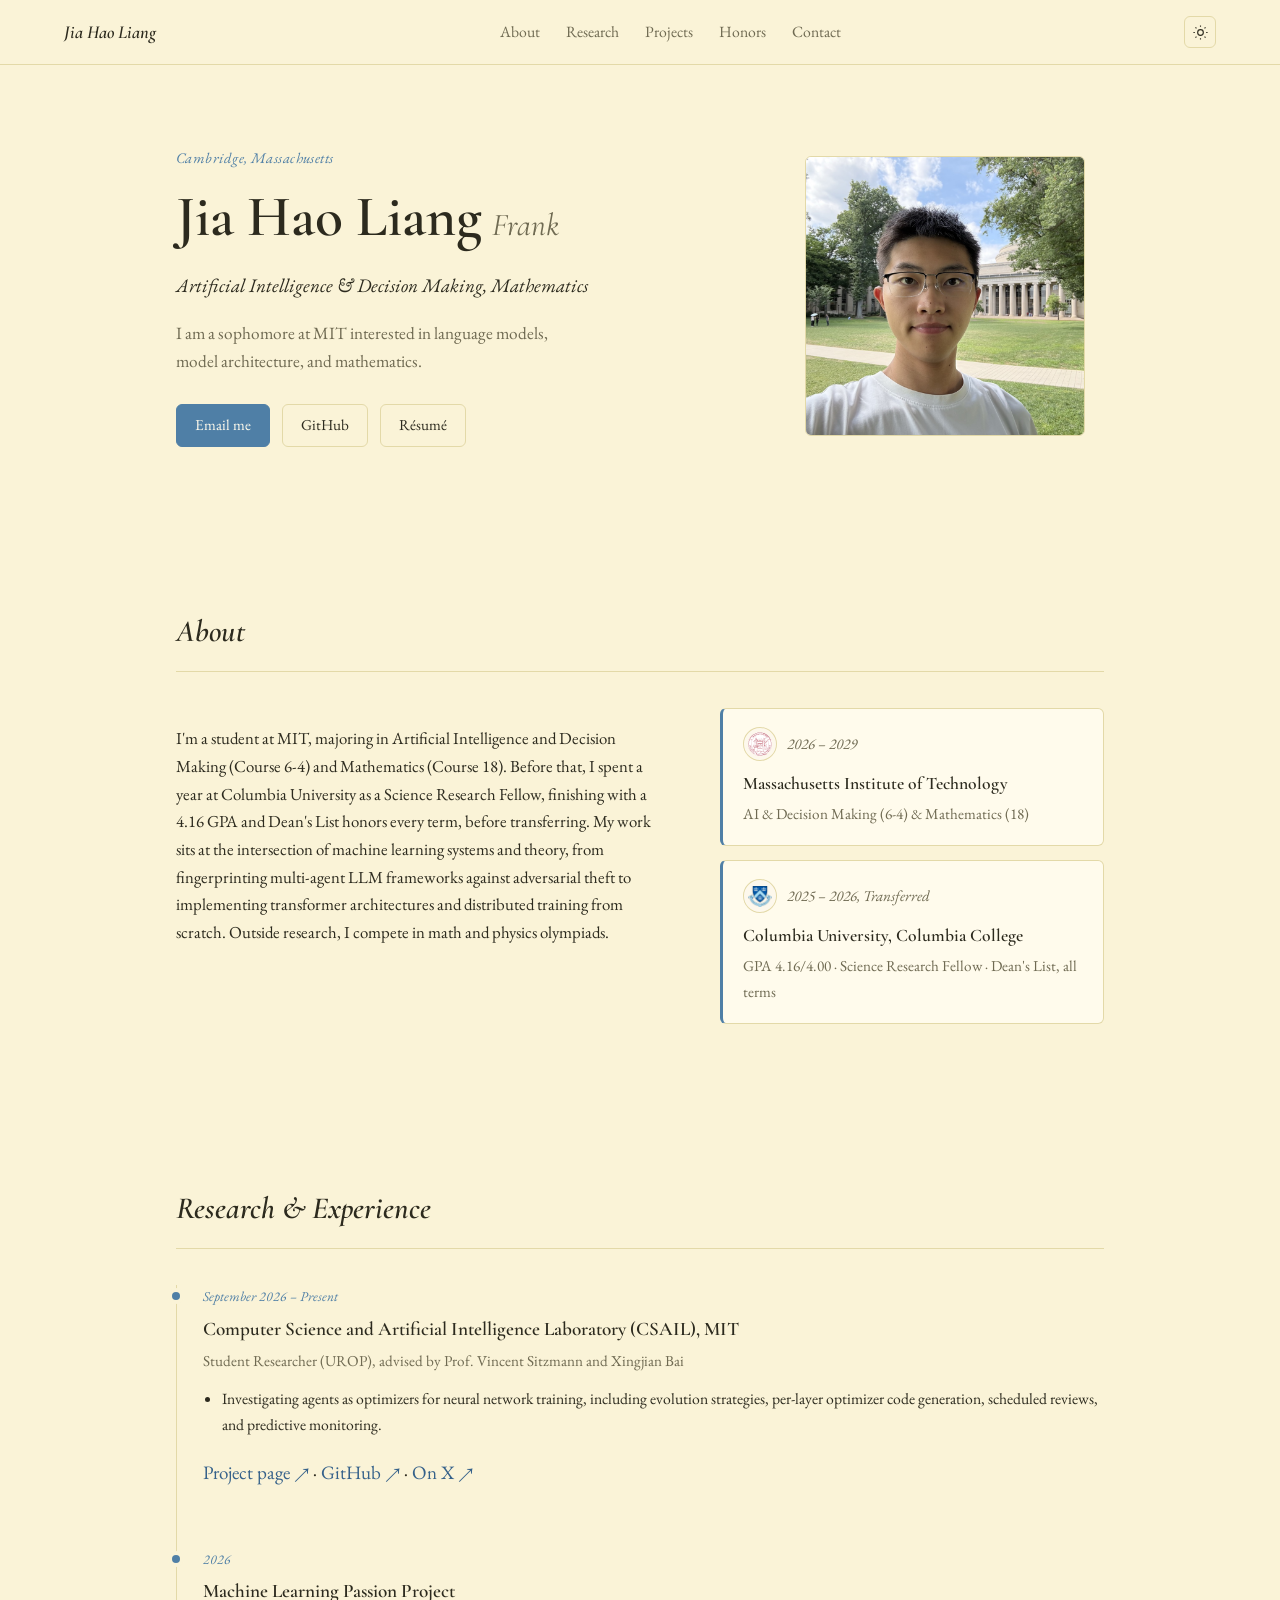
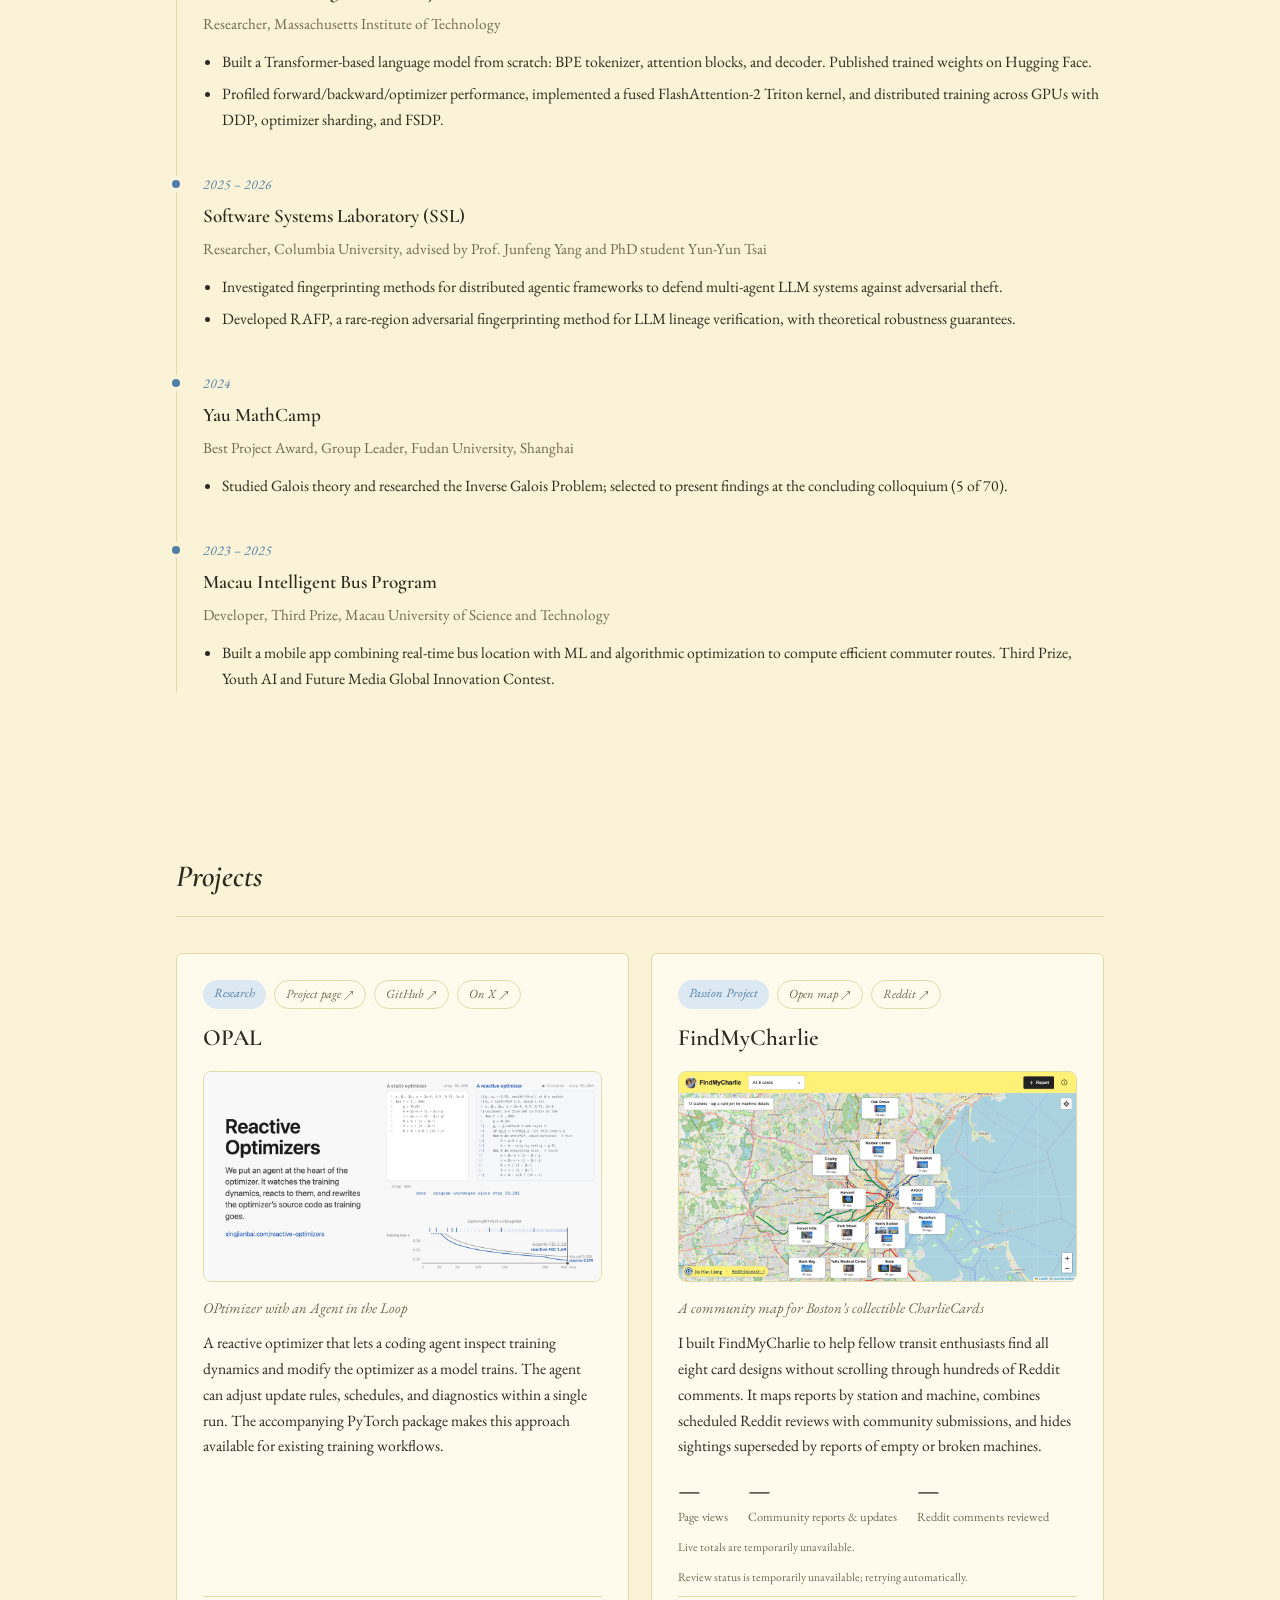
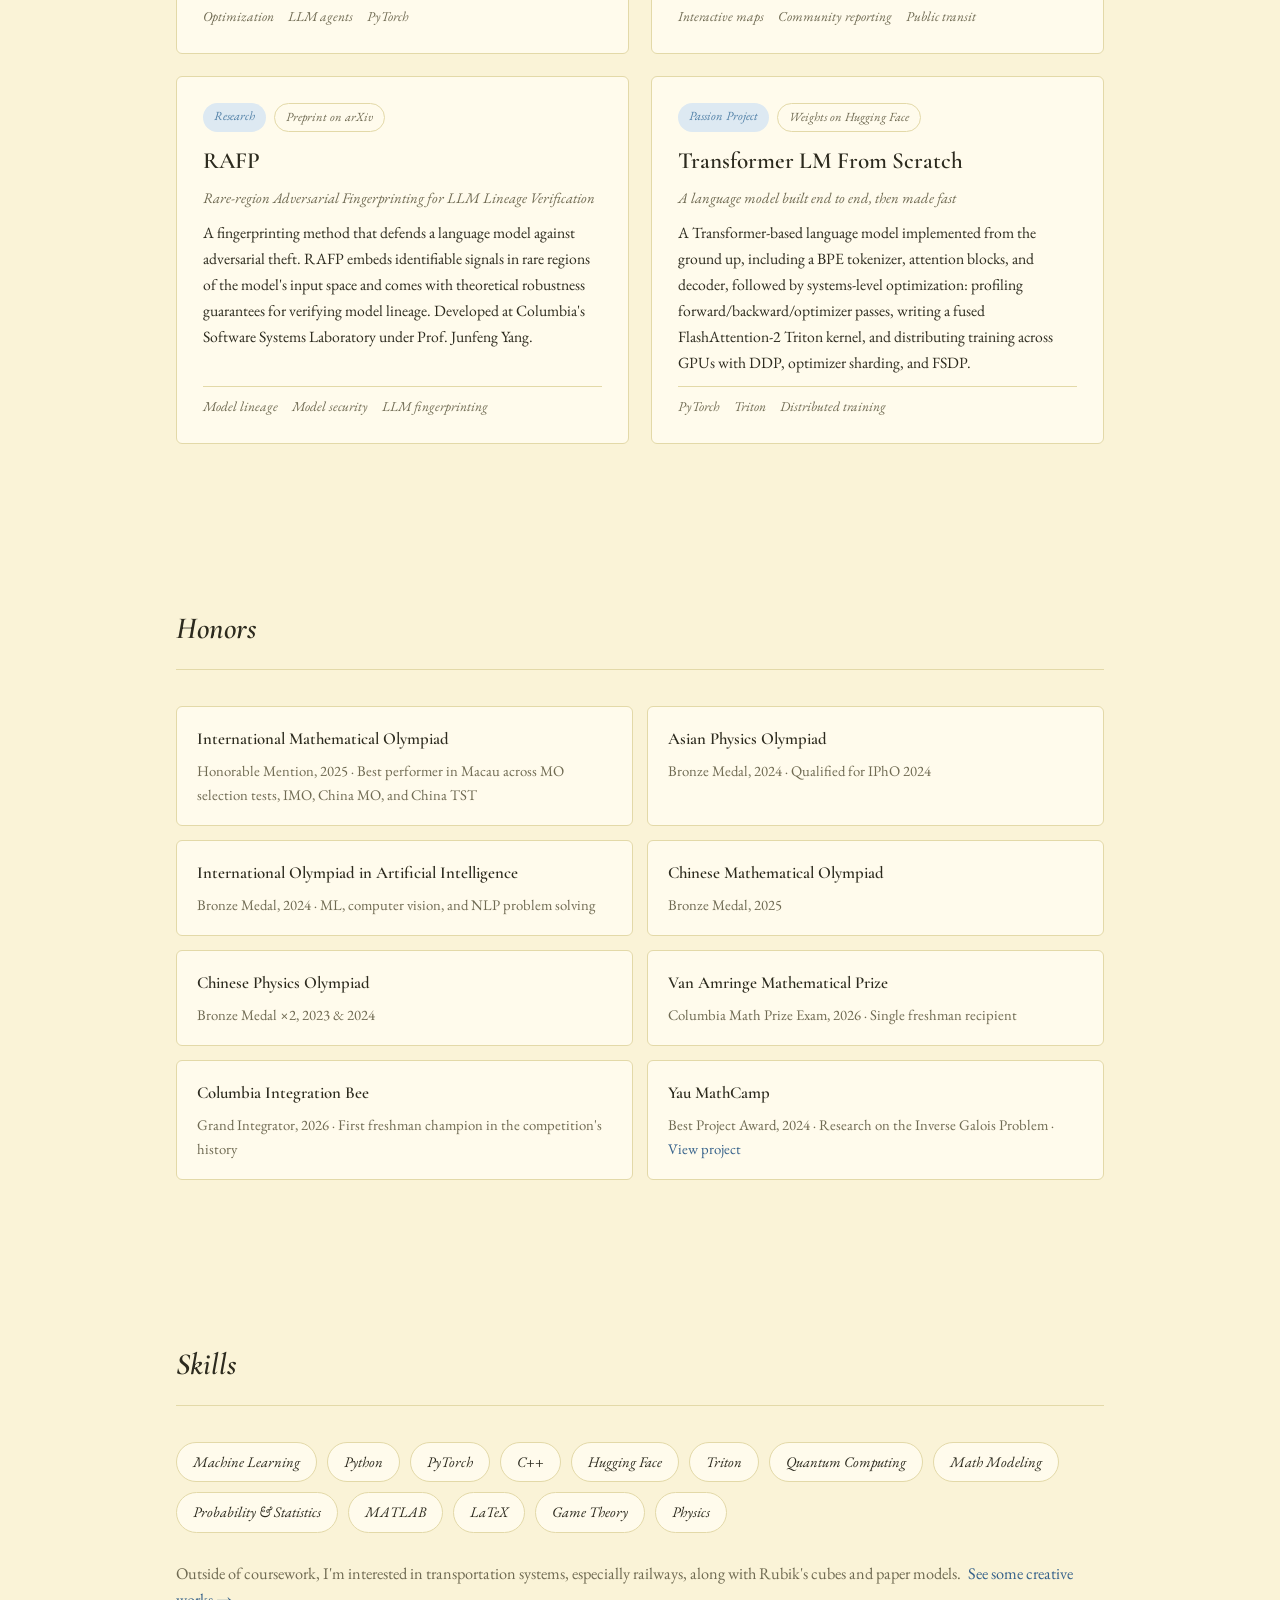
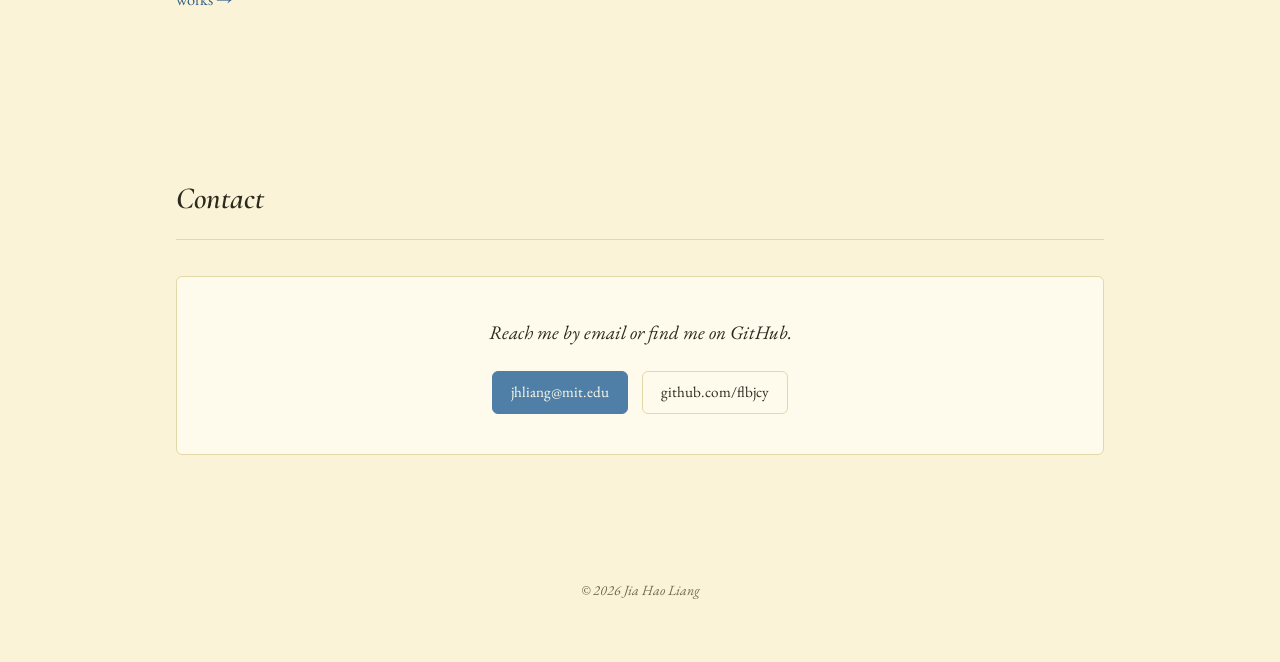
==== commit 08b35faa: "Use audited report activity including user removals for FindMyCharlie" ====
--- a/index.html
+++ b/index.html
@@ -9,7 +9,7 @@
 <link rel="preconnect" href="https://fonts.googleapis.com">
 <link rel="preconnect" href="https://fonts.gstatic.com" crossorigin>
 <link href="https://fonts.googleapis.com/css2?family=Cormorant+Garamond:ital,wght@0,500;0,600;1,500&family=EB+Garamond:ital,wght@0,400;0,500;0,600;1,400&display=swap" rel="stylesheet">
-<link rel="stylesheet" href="css/style.css?v=3">
+<link rel="stylesheet" href="css/style.css?v=6">
 </head>
 <body>
 
@@ -198,7 +198,7 @@
         <p>I built FindMyCharlie to help fellow transit enthusiasts find all eight card designs without scrolling through hundreds of Reddit comments. It maps reports by station and machine, combines scheduled Reddit reviews with community submissions, and hides sightings superseded by reports of empty or broken machines.</p>
         <dl class="charlie-project__stats">
           <div><dt>Page views</dt><dd id="charlie-views">—</dd></div>
-          <div><dt>Community reports</dt><dd id="charlie-reports">—</dd></div>
+          <div><dt>Community reports &amp; updates</dt><dd id="charlie-reports">—</dd></div>
           <div><dt>Reddit comments reviewed</dt><dd id="charlie-reviewed">—</dd></div>
         </dl>
         <p class="charlie-project__date" id="charlie-stats-status" aria-live="polite">Loading live totals…</p>
--- a/css/style.css
+++ b/css/style.css
@@ -371,7 +371,6 @@
 .page-intro{
   color: var(--text-muted);
   font-size: 1.05rem;
-  max-width: 62ch;
   margin: 0 0 40px;
 }
 .gallery{
@@ -399,6 +398,40 @@
   color: var(--text-muted);
   border-top: 1px solid var(--border);
 }
+.gallery__item figcaption strong{
+  display: block;
+  margin-bottom: 4px;
+  color: var(--text);
+  font-size: 1.1rem;
+  font-style: normal;
+}
+.gallery__map-link{ display: block; }
+.gallery__item .gallery__drawing{ object-fit: contain; }
+.travel-map{
+  height: 320px;
+  width: 100%;
+  position: relative;
+  z-index: 0;
+  background: var(--bg-elevated);
+  font-family: var(--font-body);
+}
+.travel-map__fallback{ padding: 24px; margin: 0; }
+.travel-map .leaflet-tile{ max-width: none; height: 256px; }
+.travel-map .leaflet-control-attribution{ font-family: Arial, sans-serif; }
+.travel-map-preview{ position: relative; }
+.travel-map-open{ position: absolute; inset: 0; z-index: 1; }
+.travel-map-open span{ position: absolute; bottom: 34px; left: 16px; padding: 7px 14px; border-radius: var(--radius); background: var(--bg-elevated); border: 1px solid var(--border); color: var(--text); }
+.travel-map-open:hover span{ text-decoration: underline; }
+.travel-map-open:focus-visible{ outline: 3px solid var(--accent); outline-offset: -3px; }
+.travel-map--full{ height: min(65vh, 640px); min-height: 360px; border: 1px solid var(--border); border-radius: var(--radius); }
+.journey-toolbar{ display: flex; justify-content: space-between; align-items: center; gap: 16px; flex-wrap: wrap; margin-bottom: 16px; }
+.journey-legend{ display: flex; gap: 24px; flex-wrap: wrap; }
+.journey-legend i{ display: inline-block; width: 26px; border-top: 3px solid; margin-right: 8px; vertical-align: middle; }
+.flight-swatch{ color: #2474c6; }
+.train-swatch{ color: #787d85; }
+.route-note{ font-size: .95rem; color: var(--text-muted); margin: 16px 0 24px; }
+.travel-map .leaflet-popup-content{ font: 16px/1.5 var(--font-body); }
+.travel-map .leaflet-tooltip{ font: 13px/1.3 Arial, sans-serif; }
 .back-link{ display: inline-block; margin-bottom: 30px; font-style: italic; }
 
 @media (max-width: 760px){
@@ -451,3 +484,19 @@
 .charlie-project__stats dd{font-size:1.5rem}
 .project-image-link{display:block;margin:4px 0 8px}
 .project-image{display:block;width:100%;height:auto;border-radius:8px;border:1px solid var(--border)}
+
+.travel-map .flight-tooltip{ white-space: normal; width: 270px; max-width: calc(100vw - 64px); padding: 12px 16px; }
+.flight-detail{ font: 15px/1.45 Arial, sans-serif; }
+.flight-detail strong{ font-size: 16px; }
+.flight-detail dl{ margin: 10px 0; }
+.flight-detail dt{ font-size: 12px; color: #666; margin-top: 6px; }
+.flight-detail dd{ margin: 0; }
+.flight-detail small{ display: block; color: #666; font-size: 12px; }
+
+.journeys{ padding-top: 40px; }
+.journeys .back-link{ margin-bottom: 20px; }
+.journeys .page-intro{ margin-bottom: 24px; }
+.travel-map path[role="button"]:focus{ outline: none; }
+
+.flight-hover-card{ position: absolute; top: 16px; right: 16px; z-index: 1000; width: 280px; max-width: calc(100% - 80px); padding: 14px 16px; color: #263448; background: #fff; border: 1px solid #ccd5df; border-radius: 6px; box-shadow: 0 3px 15px #0002; pointer-events: none; }
+.flight-hover-card[hidden]{ display: none; }
